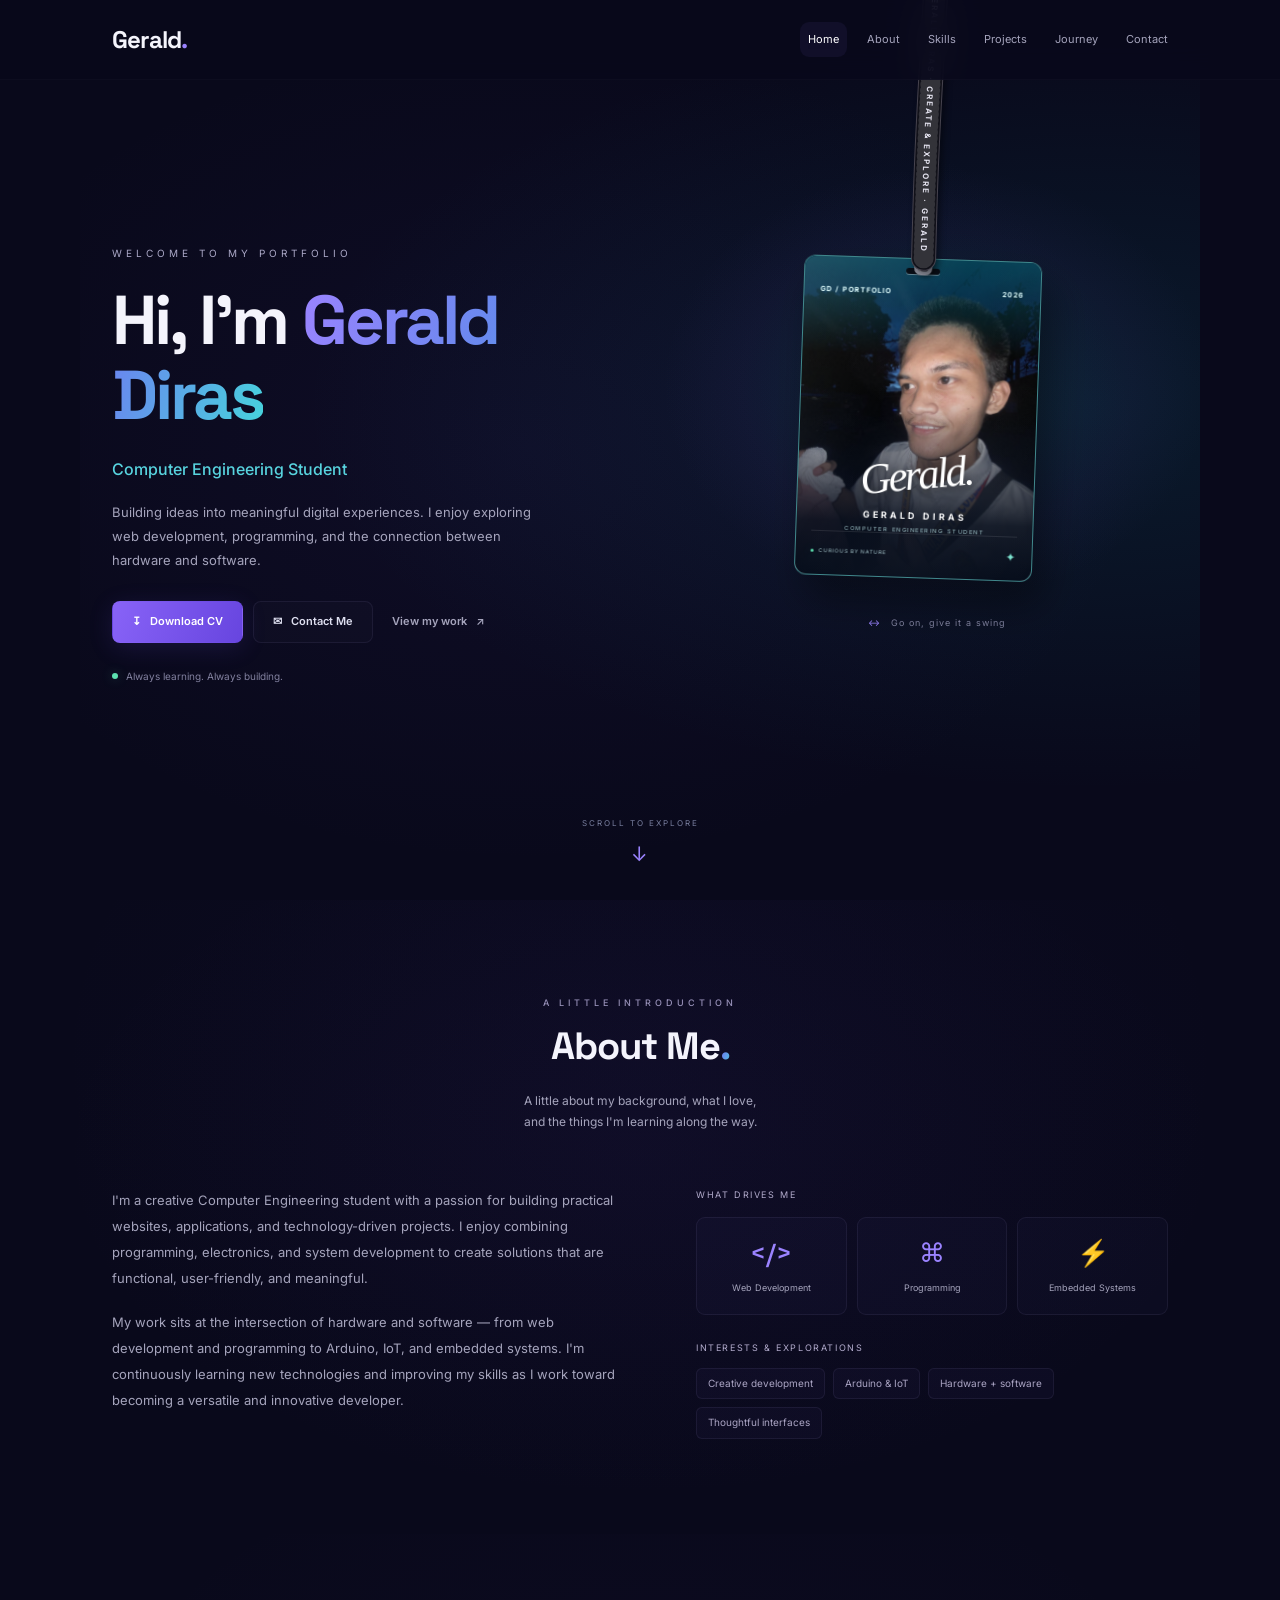
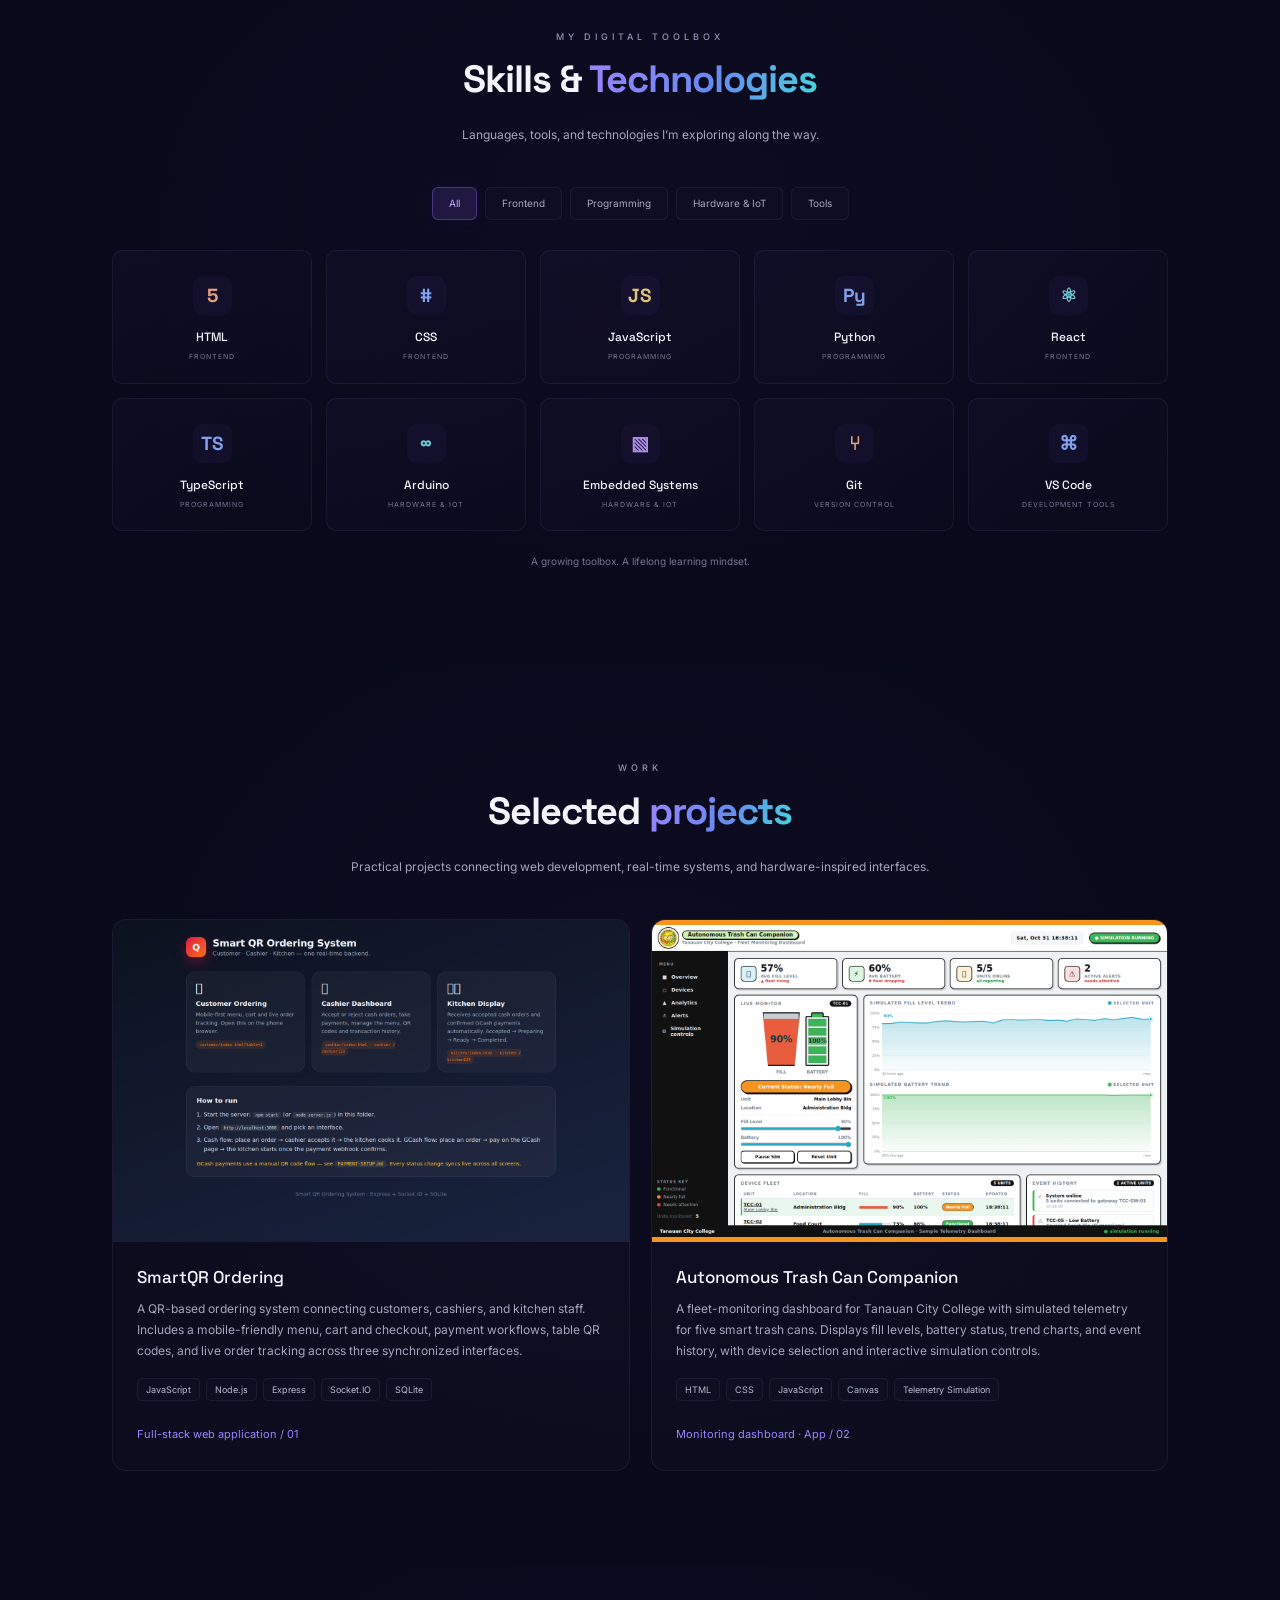
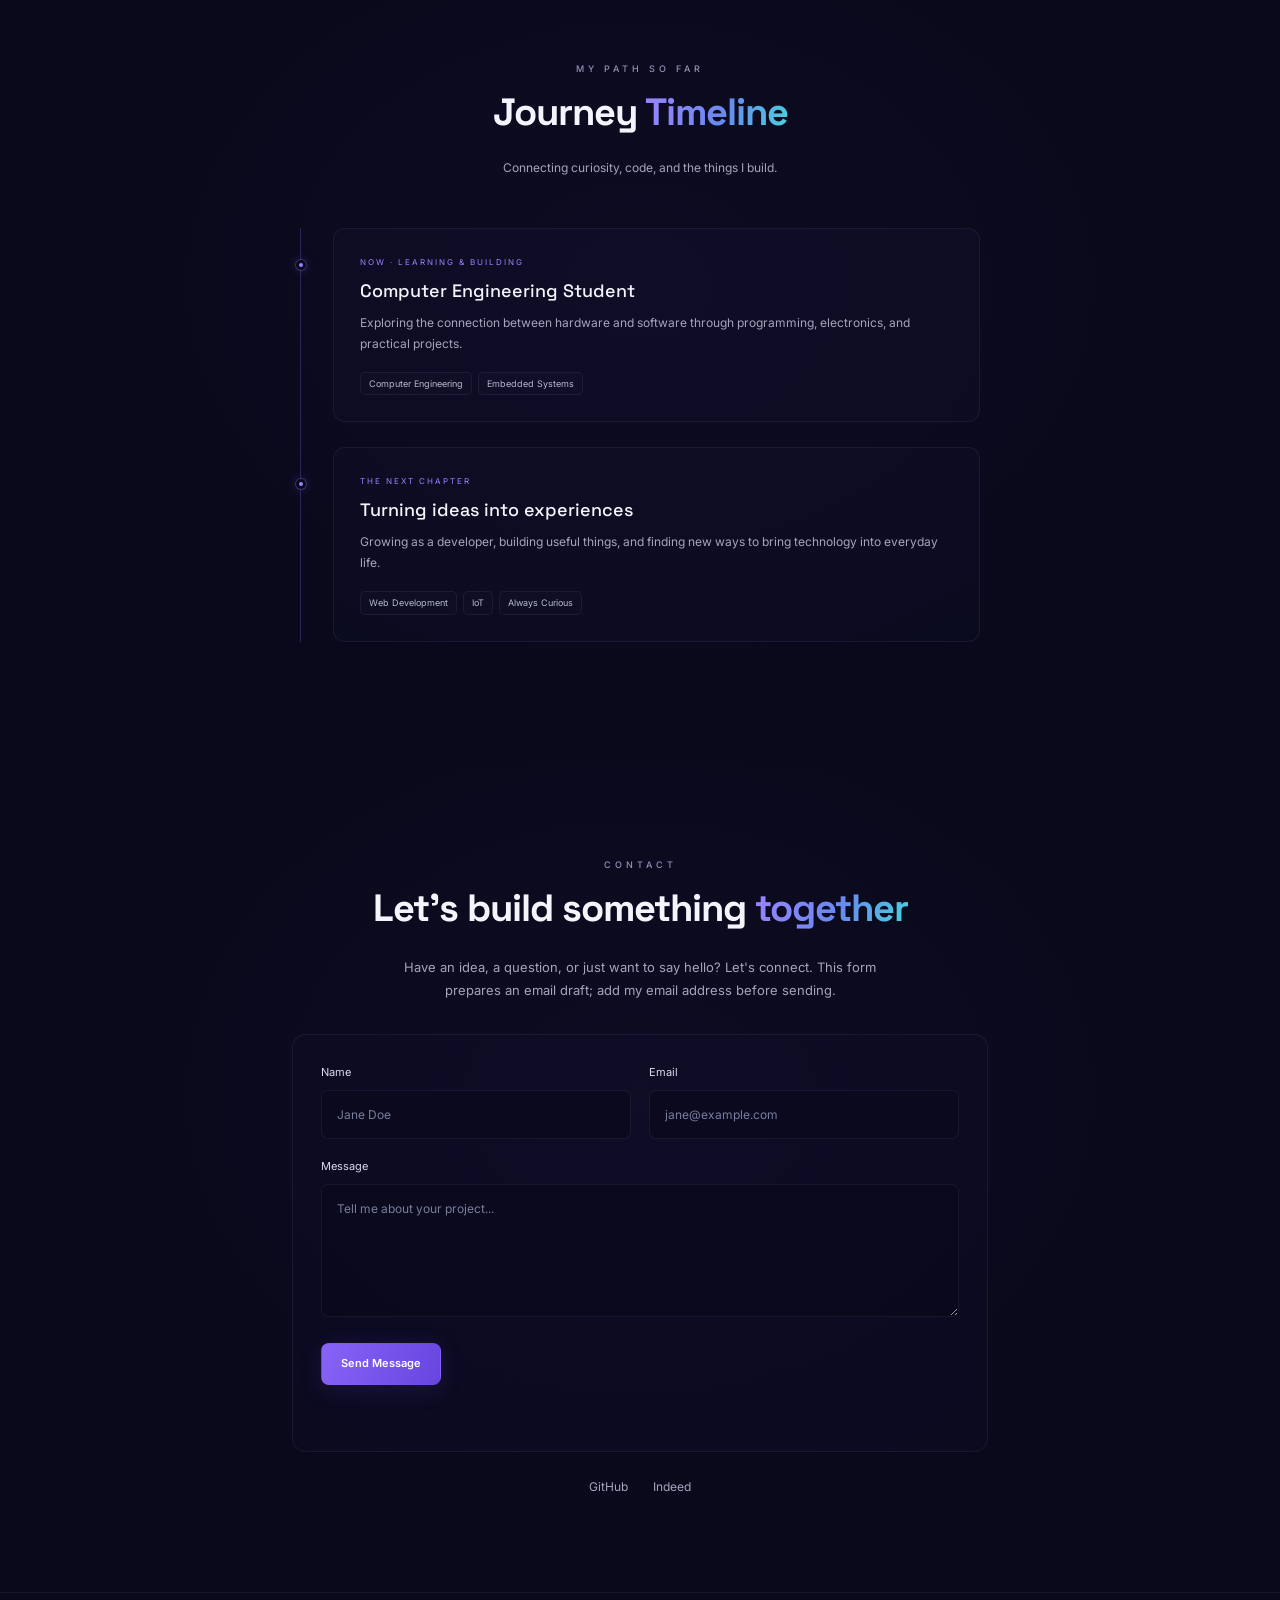
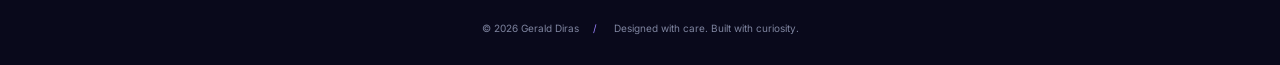
==== index.html @ 4e17e36d "Add personal portfolio website" ====
<!DOCTYPE html>
<html lang="en">
<head>
  <meta charset="UTF-8" />
  <meta name="viewport" content="width=device-width, initial-scale=1.0" />
  <meta name="description" content="Gerald Diras — Computer Engineering student exploring web development, programming, and embedded systems." />
  <meta name="theme-color" content="#09091b" />
  <title>Gerald Diras — Portfolio</title>
  <link rel="preconnect" href="https://fonts.googleapis.com" />
  <link rel="preconnect" href="https://fonts.gstatic.com" crossorigin />
  <link href="https://fonts.googleapis.com/css2?family=Space+Grotesk:wght@400;500;700&family=Inter:wght@400;500;600&display=swap" rel="stylesheet" />
  <link rel="stylesheet" href="css/style.css" />
  <link rel="stylesheet" href="css/reference.css" />
</head>
<body>

  <a class="skip-link" href="#home">Skip to content</a>

  <header class="nav">
    <a href="#home" class="nav-logo">Gerald<span>.</span></a>
    <nav id="nav-menu" class="nav-links" aria-label="Primary">
      <a href="#home" class="active" aria-current="location">Home</a>
      <a href="#about">About</a>
      <a href="#skills">Skills</a>
      <a href="#projects">Projects</a>
      <a href="#journey">Journey</a>
      <a href="#contact">Contact</a>
    </nav>
    <button id="nav-toggle" class="nav-toggle" aria-label="Toggle menu" aria-expanded="false" aria-controls="nav-menu">
      <span></span><span></span><span></span>
    </button>
  </header>

  <main>
    <section id="home" class="hero">
      <div class="hero-content">
        <p class="hero-eyebrow reveal">Welcome to my portfolio</p>
        <h1 class="hero-title reveal">Hi, I'm <span>Gerald<br /> Diras</span></h1>
        <p class="hero-role reveal">Computer Engineering Student</p>
        <p class="hero-tagline reveal">Building ideas into meaningful digital experiences. I enjoy exploring web development, programming, and the connection between hardware and software.</p>
        <div class="hero-cta reveal">
          <a href="cv.txt" download="Gerald-Diras-CV.txt" class="btn btn-primary"><span aria-hidden="true">↧</span> Download CV</a>
          <a href="#contact" class="btn btn-ghost"><span aria-hidden="true">✉</span> Contact Me</a>
          <a href="#projects" class="btn btn-text">View my work <span aria-hidden="true">↗</span></a>
        </div>
        <p class="hero-note reveal"><span class="status-dot"></span> Always learning. Always building.</p>
      </div>
      <div class="lanyard-stage" id="lanyard-stage">
        <div class="lanyard-glow" aria-hidden="true"></div>
        <svg class="lace" id="lace" aria-hidden="true">
          <defs><path id="lace-path" /></defs>
          <use href="#lace-path" class="lace-edge" />
          <use href="#lace-path" class="lace-body" />
          <use href="#lace-path" class="lace-stitch" />
          <text class="lace-lettering" dy="3"><textPath href="#lace-path" startOffset="20">GERALD DIRAS · CREATE &amp; EXPLORE · GERALD DIRAS ·</textPath></text>
        </svg>
        <div class="lanyard" id="lanyard">
          <div class="lanyard-clip" aria-hidden="true"></div>
          <button class="id-card" id="id-card" type="button" aria-label="Gerald Diras photo ID. Drag to swing, or use the arrow keys.">
            <span class="id-hole" aria-hidden="true"></span>
            <span class="id-topline"><span>GD / PORTFOLIO</span><span>2026</span></span>
            <img src="assets/gerald.jpg" alt="Gerald Diras" width="960" height="1280" fetchpriority="high" draggable="false" />
            <span class="id-overlay" aria-hidden="true"></span>
            <span class="id-caption"><span class="id-script">Gerald.</span><span class="id-name">GERALD DIRAS</span><span class="id-role">COMPUTER ENGINEERING STUDENT</span></span>
            <span class="id-bottom"><span><span class="status-dot"></span> CURIOUS BY NATURE</span><span>✦</span></span>
          </button>
        </div>
        <p class="lanyard-hint"><span aria-hidden="true">↔</span> Go on, give it a swing</p>
      </div>
      <a href="#about" class="hero-scroll" aria-label="Scroll to about">
        <span>SCROLL TO EXPLORE</span><span aria-hidden="true">↓</span>
      </a>
    </section>

    <section id="about" class="section">
      <div class="container">
        <p class="section-eyebrow reveal">A little introduction</p>
        <h2 class="section-title reveal">About Me<span>.</span></h2>
        <p class="section-intro reveal">A little about my background, what I love,<br />and the things I'm learning along the way.</p>
        <div class="about-grid">
          <div class="about-text reveal">
            <p>
              I'm a creative Computer Engineering student with a passion for building practical websites, applications, and technology-driven projects. I enjoy combining programming, electronics, and system development to create solutions that are functional, user-friendly, and meaningful.
            </p>
            <p>
              My work sits at the intersection of hardware and software — from web development and programming to Arduino, IoT, and embedded systems. I'm continuously learning new technologies and improving my skills as I work toward becoming a versatile and innovative developer.
            </p>
          </div>
          <div class="about-details reveal">
            <p class="detail-label">WHAT DRIVES ME</p>
            <div class="about-stats">
              <div class="stat"><span class="stat-num">&lt;/&gt;</span><span class="stat-label">Web Development</span></div>
              <div class="stat"><span class="stat-num">⌘</span><span class="stat-label">Programming</span></div>
              <div class="stat"><span class="stat-num">⚡</span><span class="stat-label">Embedded Systems</span></div>
            </div>
            <p class="detail-label interests-label">INTERESTS &amp; EXPLORATIONS</p>
            <div class="interest-tags"><span>Creative development</span><span>Arduino &amp; IoT</span><span>Hardware + software</span><span>Thoughtful interfaces</span></div>
          </div>
        </div>
      </div>
    </section>

    <section id="skills" class="section">
      <div class="container">
        <p class="section-eyebrow reveal">My digital toolbox</p>
        <h2 class="section-title reveal">Skills &amp; <span>Technologies</span></h2>
        <p class="section-intro reveal">Languages, tools, and technologies I’m exploring along the way.</p>
        <div class="skill-filters reveal" role="group" aria-label="Filter skills">
          <button class="skill-filter active" type="button" data-filter="all" aria-pressed="true">All</button>
          <button class="skill-filter" type="button" data-filter="frontend" aria-pressed="false">Frontend</button>
          <button class="skill-filter" type="button" data-filter="programming" aria-pressed="false">Programming</button>
          <button class="skill-filter" type="button" data-filter="hardware" aria-pressed="false">Hardware &amp; IoT</button>
          <button class="skill-filter" type="button" data-filter="tools" aria-pressed="false">Tools</button>
        </div>
        <div class="technology-grid reveal">
          <article class="technology" data-category="frontend"><span class="tech-icon orange" aria-hidden="true">5</span><h3>HTML</h3><p>FRONTEND</p></article>
          <article class="technology" data-category="frontend"><span class="tech-icon blue" aria-hidden="true">#</span><h3>CSS</h3><p>FRONTEND</p></article>
          <article class="technology" data-category="frontend programming"><span class="tech-icon yellow" aria-hidden="true">JS</span><h3>JavaScript</h3><p>PROGRAMMING</p></article>
          <article class="technology" data-category="programming"><span class="tech-icon blue" aria-hidden="true">Py</span><h3>Python</h3><p>PROGRAMMING</p></article>
          <article class="technology" data-category="frontend"><span class="tech-icon cyan" aria-hidden="true">⚛</span><h3>React</h3><p>FRONTEND</p></article>
          <article class="technology" data-category="programming"><span class="tech-icon blue" aria-hidden="true">TS</span><h3>TypeScript</h3><p>PROGRAMMING</p></article>
          <article class="technology" data-category="hardware"><span class="tech-icon cyan" aria-hidden="true">∞</span><h3>Arduino</h3><p>HARDWARE &amp; IOT</p></article>
          <article class="technology" data-category="hardware"><span class="tech-icon purple" aria-hidden="true">▧</span><h3>Embedded Systems</h3><p>HARDWARE &amp; IOT</p></article>
          <article class="technology" data-category="tools"><span class="tech-icon orange" aria-hidden="true">⑂</span><h3>Git</h3><p>VERSION CONTROL</p></article>
          <article class="technology" data-category="tools"><span class="tech-icon blue" aria-hidden="true">⌘</span><h3>VS Code</h3><p>DEVELOPMENT TOOLS</p></article>
        </div>
        <p class="skills-note" id="skills-status" role="status">A growing toolbox. A lifelong learning mindset.</p>
      </div>
    </section>

    <section id="projects" class="section">
      <div class="container">
        <p class="section-eyebrow reveal">Work</p>
        <h2 class="section-title reveal">Selected <span>projects</span></h2>
        <p class="section-intro reveal">Practical projects connecting web development, real-time systems, and hardware-inspired interfaces.</p>
        <div class="projects-grid">

          <article class="card reveal">
            <div class="card-media" style="--hue: 200">
              <img src="assets/smartqr-ordering.png" alt="SmartQR Ordering website showing customer ordering, cashier dashboard, and kitchen display interfaces" width="1440" height="900" loading="lazy" decoding="async" />
            </div>
            <div class="card-body">
              <h3>SmartQR Ordering</h3>
              <p>A QR-based ordering system connecting customers, cashiers, and kitchen staff. Includes a mobile-friendly menu, cart and checkout, payment workflows, table QR codes, and live order tracking across three synchronized interfaces.</p>
              <div class="card-tags"><span>JavaScript</span><span>Node.js</span><span>Express</span><span>Socket.IO</span><span>SQLite</span></div>
              <span class="card-link">Full-stack web application / 01</span>
            </div>
          </article>

          <article class="card reveal">
            <div class="card-media" style="--hue: 300">
              <img src="assets/trash-can-companion.png" alt="Autonomous Trash Can Companion dashboard showing fill levels, battery status, fleet monitoring, and trend charts" width="1440" height="900" loading="lazy" decoding="async" />
            </div>
            <div class="card-body">
              <h3>Autonomous Trash Can Companion</h3>
              <p>A fleet-monitoring dashboard for Tanauan City College with simulated telemetry for five smart trash cans. Displays fill levels, battery status, trend charts, and event history, with device selection and interactive simulation controls.</p>
              <div class="card-tags"><span>HTML</span><span>CSS</span><span>JavaScript</span><span>Canvas</span><span>Telemetry Simulation</span></div>
              <span class="card-link">Monitoring dashboard · App / 02</span>
            </div>
          </article>

        </div>
      </div>
    </section>

    <section id="journey" class="section">
      <div class="container">
        <p class="section-eyebrow reveal">My path so far</p>
        <h2 class="section-title reveal">Journey <span>Timeline</span></h2>
        <p class="section-intro reveal">Connecting curiosity, code, and the things I build.</p>
        <div class="timeline">
          <article class="timeline-item reveal"><span class="timeline-dot" aria-hidden="true"></span><p class="timeline-date">NOW · LEARNING &amp; BUILDING</p><h3>Computer Engineering Student</h3><p>Exploring the connection between hardware and software through programming, electronics, and practical projects.</p><div class="card-tags"><span>Computer Engineering</span><span>Embedded Systems</span></div></article>
          <article class="timeline-item reveal"><span class="timeline-dot" aria-hidden="true"></span><p class="timeline-date">THE NEXT CHAPTER</p><h3>Turning ideas into experiences</h3><p>Growing as a developer, building useful things, and finding new ways to bring technology into everyday life.</p><div class="card-tags"><span>Web Development</span><span>IoT</span><span>Always Curious</span></div></article>
        </div>
      </div>
    </section>

    <section id="contact" class="section">
      <div class="container container-narrow">
        <p class="section-eyebrow reveal">Contact</p>
        <h2 class="section-title reveal">Let's build something <span>together</span></h2>
        <p class="contact-intro reveal">
          Have an idea, a question, or just want to say hello? Let's connect.
          This form prepares an email draft; add my email address before sending.
        </p>
        <form class="contact-form reveal" id="contact-form">
          <div class="form-row">
            <div class="form-field">
              <label for="name">Name</label>
              <input type="text" id="name" name="name" required placeholder="Jane Doe" />
            </div>
            <div class="form-field">
              <label for="email">Email</label>
              <input type="email" id="email" name="email" required placeholder="jane@example.com" />
            </div>
          </div>
          <div class="form-field">
            <label for="message">Message</label>
            <textarea id="message" name="message" rows="5" required placeholder="Tell me about your project..."></textarea>
          </div>
          <button type="submit" class="btn btn-primary">Send Message</button>
          <p class="form-status" id="form-status" role="status"></p>
        </form>
        <div class="socials reveal">
          <a href="https://github.com/gdiras09-wq" target="_blank" rel="noopener">GitHub</a>
          <a href="https://profile.indeed.com/?hl=en_US&amp;co=US&amp;from=gnav-jobsearch--indeedmobile" target="_blank" rel="noopener">Indeed</a>
        </div>
      </div>
    </section>
  </main>

  <footer class="footer">
    <div class="container">
      <p>© <span id="year"></span> Gerald Diras<span class="footer-divider">/</span> Designed with care. Built with curiosity.</p>
    </div>
  </footer>

  <script src="js/main.js"></script>
  <script src="js/lanyard.js"></script>
</body>
</html>
---- css/style.css ----
:root {
  --bg: #0b0d24;
  --bg-soft: #11142e;
  --surface: rgba(255, 255, 255, .035);
  --border: rgba(169, 174, 230, .12);
  --text: #f4f4fc;
  --text-muted: #aaaec7;
  --accent: #9080ff;
  --accent-2: #44cfea;
  --gradient: linear-gradient(110deg, #9685ff, #638fff 48%, #37d2e8);
  --font-display: 'Space Grotesk', sans-serif;
  --font-body: 'Inter', sans-serif;
  --radius: 18px;
  --nav-h: 80px;
  --max-w: 1120px;
}
* { margin: 0; padding: 0; box-sizing: border-box; }
html { scroll-behavior: smooth; scroll-padding-top: 100px; }
body { background: var(--bg); color: var(--text); font-family: var(--font-body); line-height: 1.75; }
body::before { content: ''; position: absolute; inset: 0 0 auto; height: 950px; pointer-events: none; z-index: -1; background: radial-gradient(ellipse at 10% 40%, #472ca21a, transparent 50%), radial-gradient(ellipse at 85% 25%, #17486d20, transparent 45%); }
a { color: inherit; text-decoration: none; }
button, input, textarea { font: inherit; }
button, a { -webkit-tap-highlight-color: transparent; }
:focus-visible { outline: 2px solid var(--accent-2); outline-offset: 5px; }
::selection { background: #7456d9; color: white; }
.skip-link { position: fixed; top: -100px; left: 16px; z-index: 200; padding: 10px 20px; background: var(--bg-soft); }
.skip-link:focus { top: 10px; }
.nav { position: fixed; inset: 0 0 auto; z-index: 100; height: var(--nav-h); display: flex; align-items: center; justify-content: space-between; padding: 0 max(24px, calc((100% - 1056px) / 2)); background: #0b0d24e8; backdrop-filter: blur(18px); border-bottom: 1px solid #ffffff05; }
.nav-logo { font: 700 25px var(--font-display); letter-spacing: -1px; }
.nav-logo span { color: var(--accent); }
.nav-links { display: flex; gap: 30px; }
.nav-links a { font-size: 12px; color: var(--text-muted); position: relative; transition: color .2s; }
.nav-links a:hover, .nav-links a.active { color: #fff; }
.nav-links a.active::after { content: ''; position: absolute; bottom: -9px; width: 4px; height: 4px; border-radius: 50%; background: var(--accent); left: calc(50% - 2px); }
.nav-toggle { display: none; background: none; border: 0; padding: 10px; cursor: pointer; }
.nav-toggle span { display: block; width: 22px; height: 2px; background: var(--text); margin: 5px 0; transition: transform .2s, opacity .2s; }
.nav-toggle.open span:first-child { transform: translateY(7px) rotate(45deg); }
.nav-toggle.open span:nth-child(2) { opacity: 0; }
.nav-toggle.open span:last-child { transform: translateY(-7px) rotate(-45deg); }
.hero { max-width: var(--max-w); margin: auto; min-height: 760px; min-height: min(850px, 100svh); padding: 155px 32px 125px; display: grid; grid-template-columns: 1.4fr 1fr; gap: 70px; align-items: center; position: relative; }
.hero-eyebrow { font-size: 11px; letter-spacing: 1.4px; color: var(--text-muted); margin-bottom: 21px; display: flex; align-items: center; gap: 9px; text-transform: uppercase; }
.status-dot { display: inline-block; width: 6px; height: 6px; background: #5ce1b0; box-shadow: 0 0 12px #5ce1b04d; border-radius: 50%; flex-shrink: 0; }
.hero-title { font-family: var(--font-display); font-size: clamp(42px, 5.4vw, 68px); line-height: 1.08; letter-spacing: -2.7px; }
.hero-title span, .section-title span { background: var(--gradient); background-clip: text; -webkit-background-clip: text; color: transparent; }
.hero-role { color: var(--accent-2); font-size: 16px; font-weight: 600; margin-top: 19px; }
.hero-tagline { font-size: 13px; line-height: 1.85; color: var(--text-muted); max-width: 450px; margin-top: 13px; }
.hero-cta { display: flex; flex-wrap: wrap; gap: 10px; max-width: 490px; margin-top: 27px; }
.btn { display: inline-flex; align-items: center; justify-content: center; gap: 9px; border: 1px solid transparent; border-radius: 999px; padding: 11px 19px; font-size: 11px; font-weight: 600; line-height: 1.6; cursor: pointer; transition: transform .2s, background .2s, box-shadow .2s; }
.btn:hover { transform: translateY(-3px); }
.btn-primary { background: linear-gradient(110deg, #7960f5, #6246dc); color: #fff; box-shadow: 0 5px 24px #7050ef25; }
.btn-primary:hover { box-shadow: 0 8px 30px #7050ef55; }
.btn-ghost { background: #ffffff04; border-color: var(--border); color: #dedff0; }
.btn-ghost:hover { background: #ffffff0c; border-color: #9685ff66; }
.linkedin-icon { font-weight: 700; border: 1px solid currentColor; border-radius: 2px; padding: 0 2px; font-size: 9px; line-height: 12px; }
.character-wrap { width: 100%; max-width: 430px; height: 430px; justify-self: center; position: relative; }
.character-wrap::before { content: ''; position: absolute; inset: 15%; background: radial-gradient(ellipse, #6952de35, #2cc9de15 45%, transparent 70%); filter: blur(35px); pointer-events: none; }
#character-canvas { display: block; width: 100%; height: 100%; position: relative; touch-action: pan-y; }
#character-canvas[hidden] { display: none; }
.character-hint { position: absolute; bottom: 2px; left: 0; right: 0; text-align: center; font-size: 8px; letter-spacing: 2px; color: #8a90b2; pointer-events: none; }
.character-fallback { position: absolute; inset: 0; text-align: center; padding-top: 90px; color: var(--text-muted); font-size: 12px; }
.character-fallback > span { display: block; font-size: 110px; }
.hero-scroll { position: absolute; bottom: 35px; left: 50%; transform: translateX(-50%); display: flex; align-items: center; flex-direction: column; gap: 7px; color: #787e9e; font-size: 8px; letter-spacing: 2px; }
.hero-scroll span:last-child { color: var(--accent); font-size: 20px; }
.section { padding: 95px 0; }
.container { max-width: var(--max-w); margin: auto; padding: 0 32px; }
.container-narrow { max-width: 760px; }
.section-eyebrow { text-align: center; color: #9597b5; font-size: 9px; font-weight: 500; text-transform: uppercase; letter-spacing: 4px; margin-bottom: 12px; }
.section-title { text-align: center; font: 700 clamp(28px, 4vw, 38px)/1.25 var(--font-display); letter-spacing: -1px; margin-bottom: 42px; }
.section-intro { text-align: center; font-size: 13px; color: var(--text-muted); margin: -22px auto 42px; }
#about { background: radial-gradient(ellipse at 50% 25%, #45369d0e, transparent 65%); }
.about-grid { max-width: 780px; margin: auto; }
.about-text { text-align: center; }
.about-text p { color: var(--text-muted); font-size: 14px; margin-bottom: 18px; line-height: 1.95; }
.about-stats { display: grid; grid-template-columns: repeat(3, 1fr); gap: 16px; margin-top: 34px; }
.stat { padding: 22px 12px; text-align: center; background: var(--surface); border: 1px solid var(--border); border-radius: 12px; }
.stat-num { display: block; color: var(--accent); font: 500 26px var(--font-display); }
.stat-label { display: block; font-size: 10px; color: var(--text-muted); margin-top: 10px; }
.projects-grid { display: grid; grid-template-columns: repeat(2, minmax(0, 1fr)); gap: 21px; }
.card { background: var(--surface); border: 1px solid var(--border); border-radius: var(--radius); overflow: hidden; transition: transform .25s, border-color .25s, box-shadow .25s; }
.card:hover { border-color: #9080ff66; box-shadow: 0 18px 40px #0003; }
.card-media { aspect-ratio: 16 / 10; display: grid; place-items: center; background: radial-gradient(ellipse at 30% 20%, hsla(var(--hue), 60%, 50%, .16), transparent 70%), #12152e; position: relative; overflow: hidden; }
.card-media::before { content: ''; position: absolute; width: 100px; height: 100px; border: 1px solid hsla(var(--hue), 70%, 70%, .17); border-radius: 24px; transform: rotate(-25deg); box-shadow: 0 0 0 24px hsla(var(--hue), 60%, 60%, .025); }
.card-media img { display: block; width: 100%; height: 100%; object-fit: cover; position: relative; z-index: 1; }
.card-body { padding: 24px; }
.card-body h3 { font: 500 17px var(--font-display); margin-bottom: 10px; }
.card-body p { color: var(--text-muted); font-size: 12px; margin-bottom: 17px; }
.card-tags { display: flex; flex-wrap: wrap; gap: 6px; margin-bottom: 17px; }
.card-tags span { font-size: 9px; border: 1px solid var(--border); background: #ffffff03; color: #b5b9d0; border-radius: 5px; padding: 3px 8px; }
.card-link { color: var(--accent); font-size: 11px; }
.skills-grid { display: grid; grid-template-columns: repeat(3, 1fr); gap: 21px; }
.skills-group { border: 1px solid var(--border); background: var(--surface); padding: 27px; border-radius: var(--radius); }
.skills-group h3 { font: 500 16px var(--font-display); padding-bottom: 16px; border-bottom: 1px solid var(--border); margin-bottom: 16px; }
.skills-group ul { list-style: none; }
.skills-group li { font-size: 12px; color: var(--text-muted); padding: 6px 0; }
.skills-group li::before { content: '▹'; color: var(--accent); margin-right: 10px; }
.contact-intro { text-align: center; color: var(--text-muted); font-size: 13px; margin: -18px auto 32px; max-width: 520px; }
.contact-form { display: flex; flex-direction: column; gap: 18px; }
.form-row { display: grid; grid-template-columns: 1fr 1fr; gap: 18px; }
.form-field label { display: block; font-size: 11px; margin-bottom: 8px; color: #d8daec; }
.form-field input, .form-field textarea { width: 100%; min-width: 0; border: 1px solid var(--border); border-radius: 10px; background: var(--surface); color: var(--text); padding: 13px 15px; font-size: 12px; resize: vertical; }
.form-field input::placeholder, .form-field textarea::placeholder { color: #777e9e; }
.contact-form .btn { align-self: flex-start; }
.form-status { font-size: 12px; min-height: 20px; color: var(--accent-2); }
.socials { display: flex; justify-content: center; gap: 25px; margin-top: 24px; font-size: 12px; color: var(--text-muted); }
.socials a:hover { color: var(--accent); }
.footer { border-top: 1px solid var(--border); padding: 27px 0; text-align: center; font-size: 10px; color: #7e849f; }
.footer-divider { margin: 0 14px; color: var(--accent); }
.reveal { opacity: 1; transform: none; }
.js .reveal { opacity: 0; transform: translateY(18px); transition: opacity .65s ease, transform .65s ease; }
.js .reveal.visible { opacity: 1; transform: none; }
@media (max-width: 900px) {
  .hero { gap: 35px; }
  .character-wrap { height: 350px; }
  .projects-grid { grid-template-columns: repeat(2, 1fr); }
  .skills-group { padding: 20px; }
}
@media (max-width: 640px) {
  :root { --nav-h: 66px; }
  .nav { padding: 0 23px; }
  .nav-toggle { display: block; z-index: 1; }
  .nav-links { position: fixed; top: var(--nav-h); left: 0; right: 0; padding: 25px; background: #10122d; border-bottom: 1px solid var(--border); flex-direction: column; align-items: center; gap: 24px; visibility: hidden; opacity: 0; transform: translateY(-8px); transition: opacity .2s, transform .2s, visibility .2s; }
  .nav-links.open { visibility: visible; opacity: 1; transform: none; }
  .nav-links a { font-size: 14px; }
  .hero { grid-template-columns: 1fr; min-height: auto; padding: 115px 24px 100px; gap: 48px; text-align: center; }
  .hero-eyebrow { justify-content: center; font-size: 9px; }
  .hero-title { font-size: clamp(40px, 11vw, 60px); letter-spacing: -2px; }
  .hero-title br { display: none; }
  .hero-role { font-size: 15px; }
  .hero-tagline { margin: 14px auto 0; font-size: 12px; max-width: 360px; }
  .hero-cta { justify-content: center; max-width: 330px; margin: 26px auto 0; gap: 10px; }
  .btn { padding: 11px 17px; }
  .character-wrap { width: 100%; max-width: 330px; height: 310px; }
  .hero-scroll { bottom: 20px; }
  .section { padding: 65px 0; }
  .container { padding: 0 24px; }
  .section-eyebrow { font-size: 8px; letter-spacing: 3px; }
  .section-title { margin-bottom: 35px; }
  .section-intro { font-size: 12px; }
  .about-text p { font-size: 12px; }
  .about-stats { gap: 8px; }
  .stat { padding: 19px 6px; }
  .stat-label { font-size: 9px; }
  .projects-grid, .skills-grid, .form-row { grid-template-columns: 1fr; }
  .card-media { aspect-ratio: 16 / 9; }
  .footer p { max-width: 240px; margin: auto; }
  .footer-divider { display: block; font-size: 0; height: 4px; }
}
@media (prefers-reduced-motion: reduce) {
  html { scroll-behavior: auto; }
  *, *::before, *::after { transition: none !important; animation: none !important; }
  .js .reveal { opacity: 1; transform: none; }
}
---- css/reference.css ----
/* Video-inspired theme and interactive lanyard. */
:root {
  --bg: #09091b;
  --bg-soft: #111027;
  --surface: #ffffff04;
  --border: #a9a4df16;
  --text-muted: #a5a4bc;
  --accent: #9b83ff;
  --accent-2: #58d4df;
  --gradient: linear-gradient(110deg, #9b83ff, #6889ee 55%, #46d5dc);
  --radius: 14px;
}
[hidden] { display: none !important; }
body::before { display: none; }
.nav { background: #09091bdb; }
.nav-logo { font-size: 24px; }
.nav-links { gap: 28px; }
.nav-links a { font-size: 11px; }
.nav-links a.active { background: #9271ff10; box-shadow: 0 0 0 8px #9271ff10; border-radius: 3px; }
.nav-links a.active::after { display: none; }
.hero { min-height: max(740px, 100svh); grid-template-columns: 1.2fr 1fr; gap: 40px; isolation: isolate; overflow: clip; }
.hero::before { content: ''; position: absolute; z-index: -1; inset: 0; background: radial-gradient(ellipse at 40% 50%, #49349618, transparent 65%), radial-gradient(ellipse at 90% 45%, #0f73852a, transparent 55%); pointer-events: none; }
.hero-content { position: relative; z-index: 2; }
.js .hero-content .reveal { opacity: 1; transform: none; }
.hero-eyebrow { font-size: 10px; letter-spacing: 4px; color: #aaa7c6; }
.hero-title { font-size: clamp(46px, 5.4vw, 72px); letter-spacing: -3px; }
.hero-role { font-weight: 500; margin-top: 22px; }
.hero-tagline { max-width: 435px; margin-top: 17px; }
.hero-cta { margin-top: 29px; }
.btn { border-radius: 8px; }
.btn-primary { background: linear-gradient(110deg, #8863f7, #6745df); }
.btn-text { color: var(--text-muted); padding-inline: 8px; }
.hero-note { display: flex; align-items: center; gap: 8px; font-size: 10px; color: #82819f; margin-top: 25px; }
.hero-scroll { bottom: 28px; }
/* A simulated SVG ribbon connects the anchor to the independently moving badge. */
.lanyard-stage { width: 100%; height: 550px; position: relative; align-self: start; margin-top: -155px; perspective: 1000px; }
.lanyard-glow { position: absolute; inset: 30% -10% -10%; background: radial-gradient(ellipse, #168e9523, #5742a510 50%, transparent 70%); pointer-events: none; }
.lace { position: absolute; inset: 0; z-index: 3; width: 100%; height: 100%; overflow: visible; pointer-events: none; filter: drop-shadow(3px 3px 3px #0006); }
.lace use { fill: none; stroke-linecap: round; stroke-linejoin: round; }
.lace-edge { stroke: #46434e; stroke-width: 25px; }
.lace-body { stroke: #111119; stroke-width: 23px; }
.lace-stitch { stroke: #ffffff24; stroke-width: 20px; stroke-dasharray: 1 5; }
.lace-lettering { fill: #e2e1ed; font-size: 8px; font-weight: 700; letter-spacing: 2px; }
.lanyard { position: absolute; top: 0; left: 0; width: 238px; transform-origin: 50% 0; will-change: transform; }
.lanyard-clip { position: absolute; top: -12px; left: calc(50% - 9px); width: 18px; height: 29px; border: 4px solid #8c8f9b; border-radius: 5px 5px 7px 7px; background: #0b0c13; z-index: 2; box-shadow: inset 2px 0 #eee9, 2px 2px 4px #0005; }
.id-card { display: block; width: 238px; height: 320px; border: 1px solid #9ee6df55; border-radius: 12px; position: relative; background: #105963; padding: 0; overflow: hidden; box-shadow: 12px 24px 40px #0006, inset 0 0 0 3px #ffffff20; cursor: grab; touch-action: none; user-select: none; transform: rotateY(var(--twist, 0deg)); color: white; }
.id-card.dragging { cursor: grabbing; }
.id-card::after { content: ''; position: absolute; inset: 0; border-radius: inherit; background: linear-gradient(120deg, #ffffff19, transparent 40%, #ffffff06 70%, transparent); pointer-events: none; }
.id-hole { position: absolute; z-index: 4; top: 9px; left: calc(50% - 17px); width: 34px; height: 6px; border-radius: 5px; background: #080d15; box-shadow: 0 1px 0 #ffffff55; }
.id-topline { position: absolute; z-index: 3; top: 27px; left: 16px; right: 16px; display: flex; justify-content: space-between; font-size: 7px; font-weight: 700; letter-spacing: 1px; color: #e1ffff; }
.id-card img { position: absolute; inset: 0; width: 100%; height: 100%; object-fit: cover; object-position: 50% 38%; filter: saturate(.65); pointer-events: none; }
.id-overlay { position: absolute; inset: 0; background: linear-gradient(180deg, #064c5dcc, transparent 30%, #07142215 45%, #060d1bee 83%, #060d1b); }
.id-caption { position: absolute; bottom: 42px; left: 0; right: 0; display: flex; flex-direction: column; align-items: center; line-height: 1.4; }
.id-script { font-family: Georgia, serif; font-size: 43px; font-style: italic; letter-spacing: -3px; transform: rotate(-7deg); text-shadow: 0 2px 8px #0008; }
.id-name { font-size: 9px; font-weight: 700; letter-spacing: 3px; margin-top: 5px; }
.id-role { font-size: 5.5px; letter-spacing: 1.5px; margin-top: 5px; color: #a6cbd0; }
.id-bottom { position: absolute; bottom: 13px; left: 15px; right: 15px; display: flex; justify-content: space-between; align-items: center; color: #afd0d6; font-size: 5px; letter-spacing: 1px; border-top: 1px solid #ffffff18; padding-top: 9px; }
.id-bottom > span:first-child { display: flex; align-items: center; gap: 5px; }
.id-bottom .status-dot { width: 3px; height: 3px; }
.id-bottom > span:last-child { font-size: 12px; color: #7de5d1; }
.lanyard-hint { position: absolute; top: 615px; left: 0; right: 0; text-align: center; font-size: 9px; letter-spacing: 1px; color: #797b96; }
.lanyard-hint span { color: var(--accent); margin-right: 6px; }
.section { position: relative; }
.section::before { content: ''; position: absolute; z-index: -1; inset: 0; background: radial-gradient(ellipse at 50% 40%, #5b37a00d, transparent 65%); pointer-events: none; }
.section-eyebrow { color: #9790b8; }
.section-intro { font-size: 12px; }
.about-grid { max-width: none; display: grid; grid-template-columns: 1.1fr 1fr; gap: 65px; margin: 55px auto 0; }
.about-text { text-align: left; }
.about-text p { font-size: 13px; line-height: 2; }
.detail-label { font-size: 9px; letter-spacing: 1.6px; color: #b3accd; }
.about-stats { gap: 10px; margin-top: 14px; }
.stat { padding: 18px 6px; background: #9380e307; border-radius: 9px; }
.stat-label { font-size: 9px; }
.interests-label { margin-top: 25px; }
.interest-tags { display: flex; flex-wrap: wrap; gap: 8px; margin-top: 12px; }
.interest-tags span { padding: 6px 11px; font-size: 10px; background: #8c73ec09; border: 1px solid var(--border); border-radius: 6px; color: #aaa4c3; }
.skill-filters { display: flex; flex-wrap: wrap; justify-content: center; gap: 8px; margin-bottom: 30px; }
.skill-filter { border: 1px solid var(--border); background: #ffffff03; border-radius: 6px; padding: 7px 16px; font-size: 10px; color: var(--text-muted); cursor: pointer; transition: background .2s, color .2s; }
.skill-filter:hover { color: white; background: #9475f418; }
.skill-filter.active { background: #8b66f326; color: #c1acff; border-color: #9a75ff55; box-shadow: 0 0 16px #7d53e410; }
.technology-grid { display: grid; grid-template-columns: repeat(5, 1fr); gap: 14px; }
.technology { text-align: center; border: 1px solid var(--border); background: linear-gradient(140deg, #9f88ed08, #ffffff02); border-radius: 10px; padding: 25px 8px 19px; transition: border-color .2s, transform .2s; }
.technology:hover { border-color: #9a75ff55; transform: translateY(-4px); }
.tech-icon { width: 39px; height: 39px; display: inline-grid; place-items: center; background: #8b6bee0c; border-radius: 10px; font: 700 19px var(--font-display); margin-bottom: 14px; }
.orange { color: #e6a180; }.blue { color: #81a1ed; }.yellow { color: #dfc477; }.cyan { color: #70c7ce; }.purple { color: #ac8de8; }
.technology h3 { font: 500 12px var(--font-display); }
.technology p { font-size: 7px; letter-spacing: 1px; color: #78738f; margin-top: 6px; }
.skills-note { text-align: center; color: #78738f; font-size: 10px; margin-top: 22px; }
.card-media { background: radial-gradient(ellipse at 30% 20%, hsla(var(--hue), 60%, 50%, .14), transparent 70%), #111024; }
.timeline { max-width: 680px; margin: 50px auto 0; border-left: 1px solid #8b69ee45; padding-left: 32px; }
.timeline-item { padding: 26px; border: 1px solid var(--border); border-radius: 12px; background: #9174dc06; position: relative; margin-bottom: 25px; }
.timeline-dot { position: absolute; top: 31px; left: -38px; width: 10px; height: 10px; background: var(--accent); border: 3px solid var(--bg); border-radius: 50%; box-shadow: 0 0 0 1px #8b69ee55, 0 0 12px #8b69ee55; }
.timeline-date { font-size: 8px; letter-spacing: 2px; color: var(--accent); margin-bottom: 10px; }
.timeline-item h3 { font: 500 18px var(--font-display); margin-bottom: 10px; }
.timeline-item > p:not(.timeline-date) { font-size: 12px; color: var(--text-muted); }
.timeline-item .card-tags { margin: 18px 0 0; }
.contact-form { padding: 28px; background: #9274db05; border: 1px solid var(--border); border-radius: 14px; }
.form-field input, .form-field textarea { border-radius: 7px; background: #08081770; }
@media (max-width: 900px) {
  .hero { gap: 20px; grid-template-columns: 1.1fr 1fr; }
  .hero-title { font-size: 55px; }
  .hero-cta { max-width: 320px; }
  .about-grid { gap: 30px; }
  .technology-grid { grid-template-columns: repeat(4, 1fr); }
  .nav-links { gap: 19px; }
}
@media (max-width: 640px) {
  .nav-logo { font-size: 22px; }
  .nav-links { gap: 24px; background: #101024; }
  .nav-links a { font-size: 14px; }
  .hero { grid-template-columns: minmax(0, 1fr); min-height: auto; padding: 0 24px 105px; gap: 0; overflow: clip; }
  .lanyard-stage { grid-row: 1; height: 610px; margin-top: 0; }
  .lanyard { width: 210px; }
  .id-card { width: 210px; height: 285px; }
  .lanyard-hint { top: 555px; }
  .hero-content { grid-row: 2; padding-top: 5px; }
  .hero-eyebrow { font-size: 8px; letter-spacing: 3px; }
  .hero-title { font-size: clamp(39px, 11vw, 58px); letter-spacing: -2px; }
  .hero-role { font-size: 14px; margin-top: 18px; }
  .hero-tagline { margin: 15px auto 0; font-size: 12px; max-width: 360px; }
  .hero-cta { max-width: 350px; margin: 25px auto 0; gap: 8px; }
  .btn { padding: 11px 15px; font-size: 10px; }
  .hero-note { justify-content: center; font-size: 9px; }
  .hero-scroll { bottom: 17px; font-size: 7px; }
  .about-grid { grid-template-columns: 1fr; gap: 22px; margin-top: 35px; }
  .about-text p { font-size: 12px; }
  .about-stats { gap: 8px; }
  .stat-label { font-size: 8px; }
  .skill-filters { gap: 6px; }
  .skill-filter { padding: 8px 12px; font-size: 9px; }
  .technology-grid { grid-template-columns: repeat(2, minmax(0, 1fr)); gap: 11px; }
  .technology { padding-block: 23px; }
  .timeline { padding-left: 23px; }
  .timeline-item { padding: 21px; }
  .timeline-dot { left: -29px; }
  .timeline-item h3 { font-size: 16px; }
  .contact-form { padding: 20px; }
}
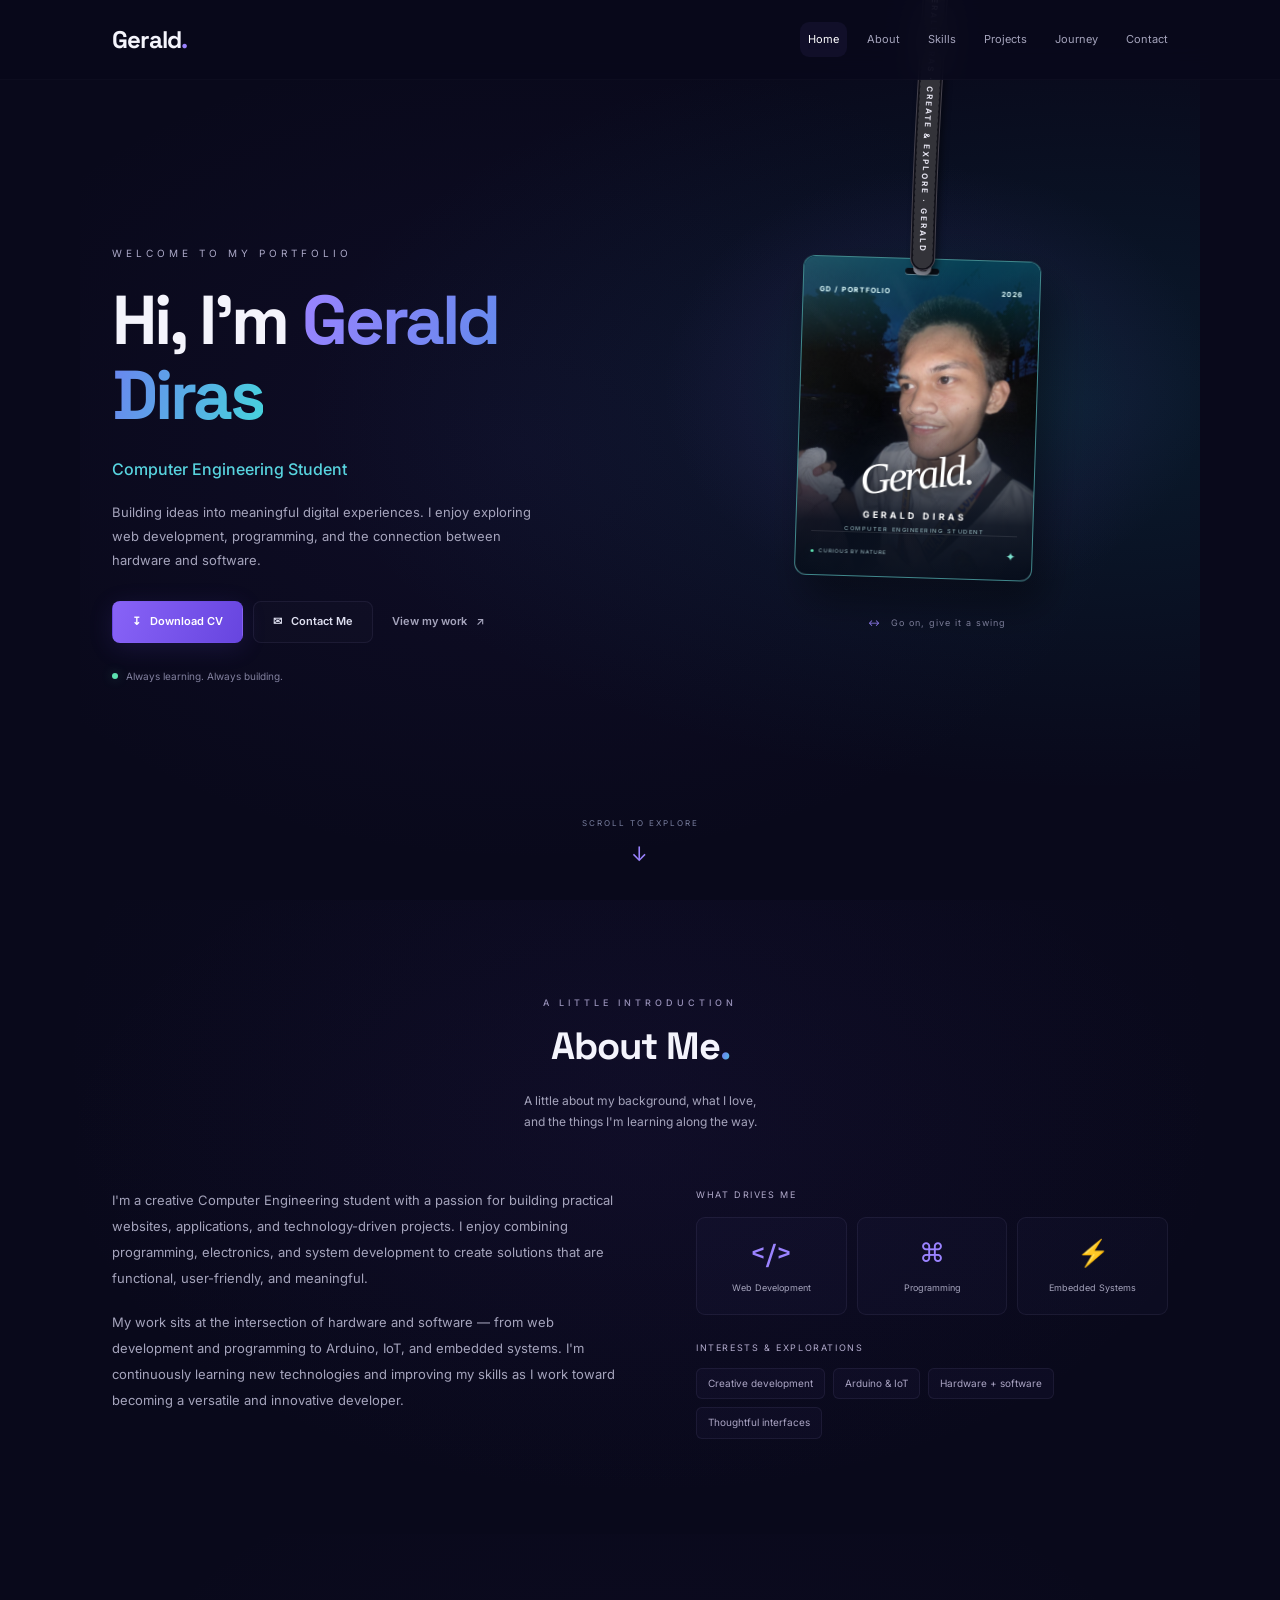
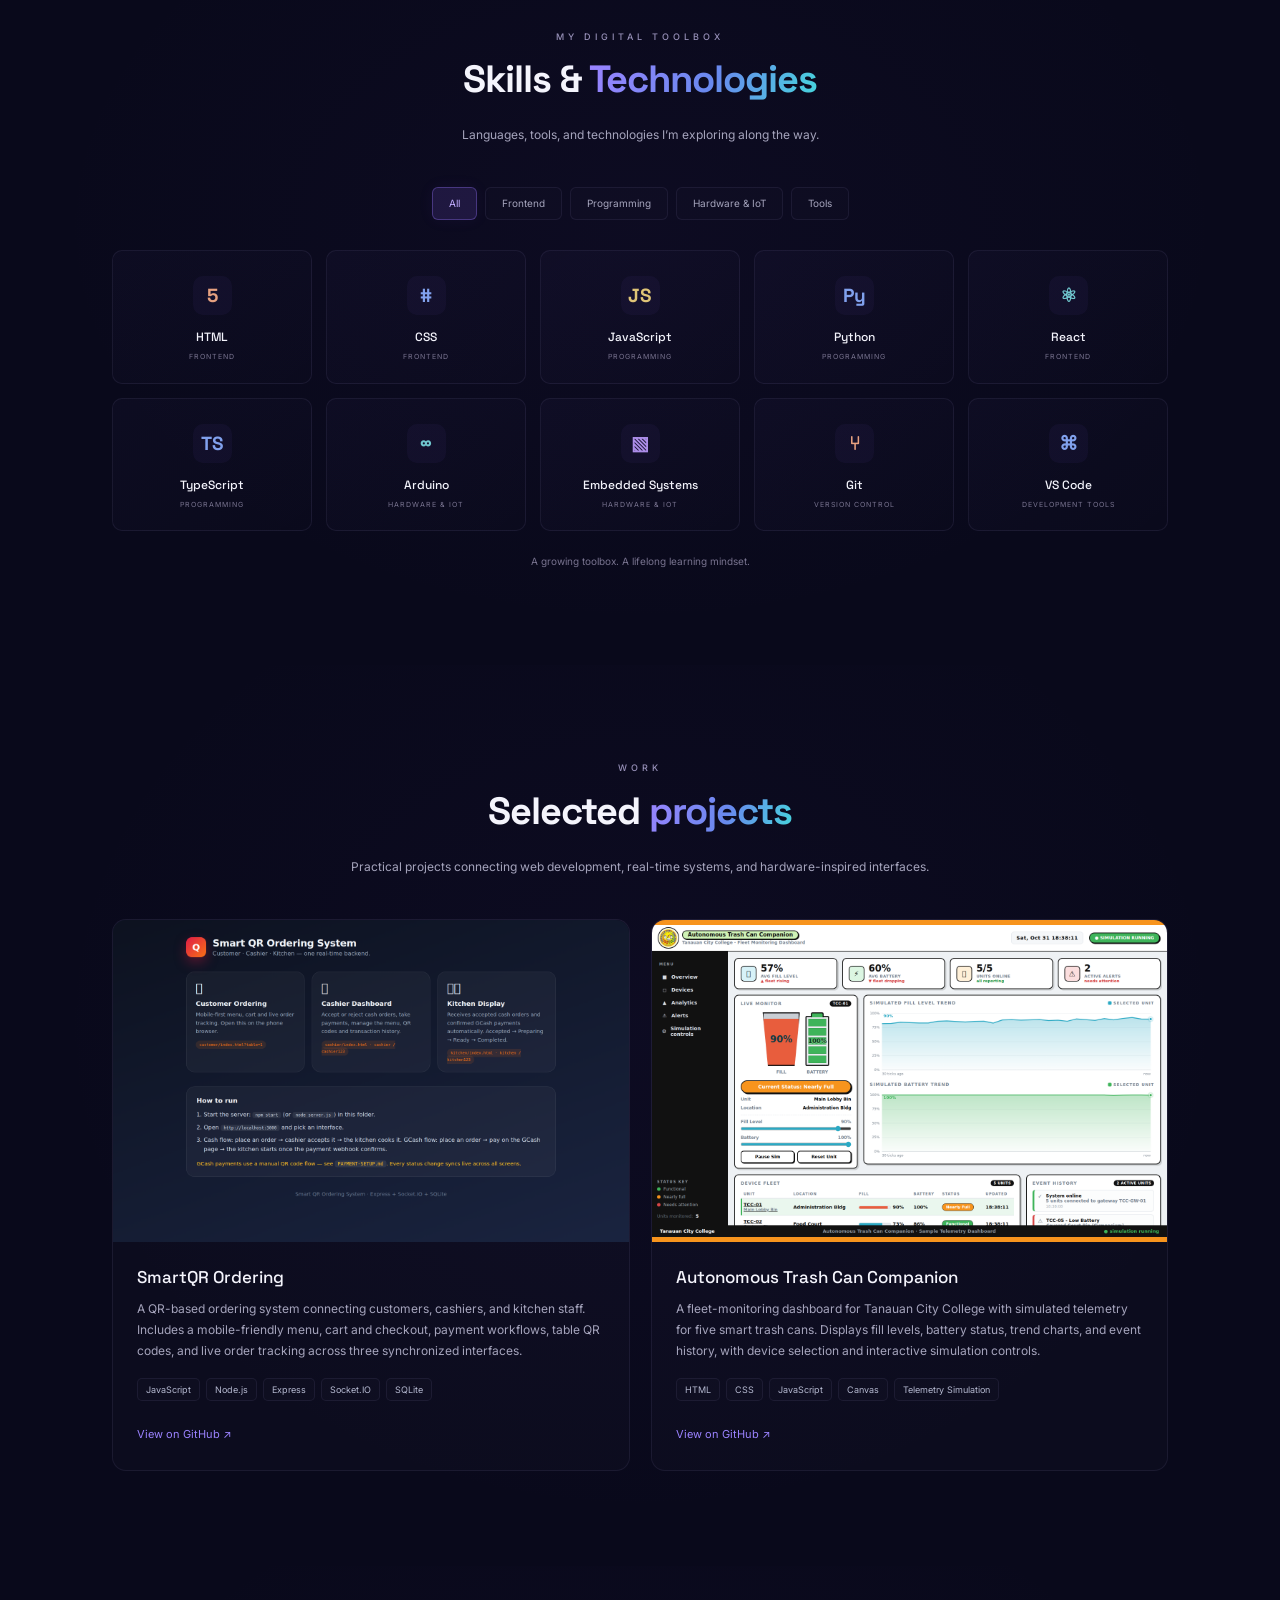
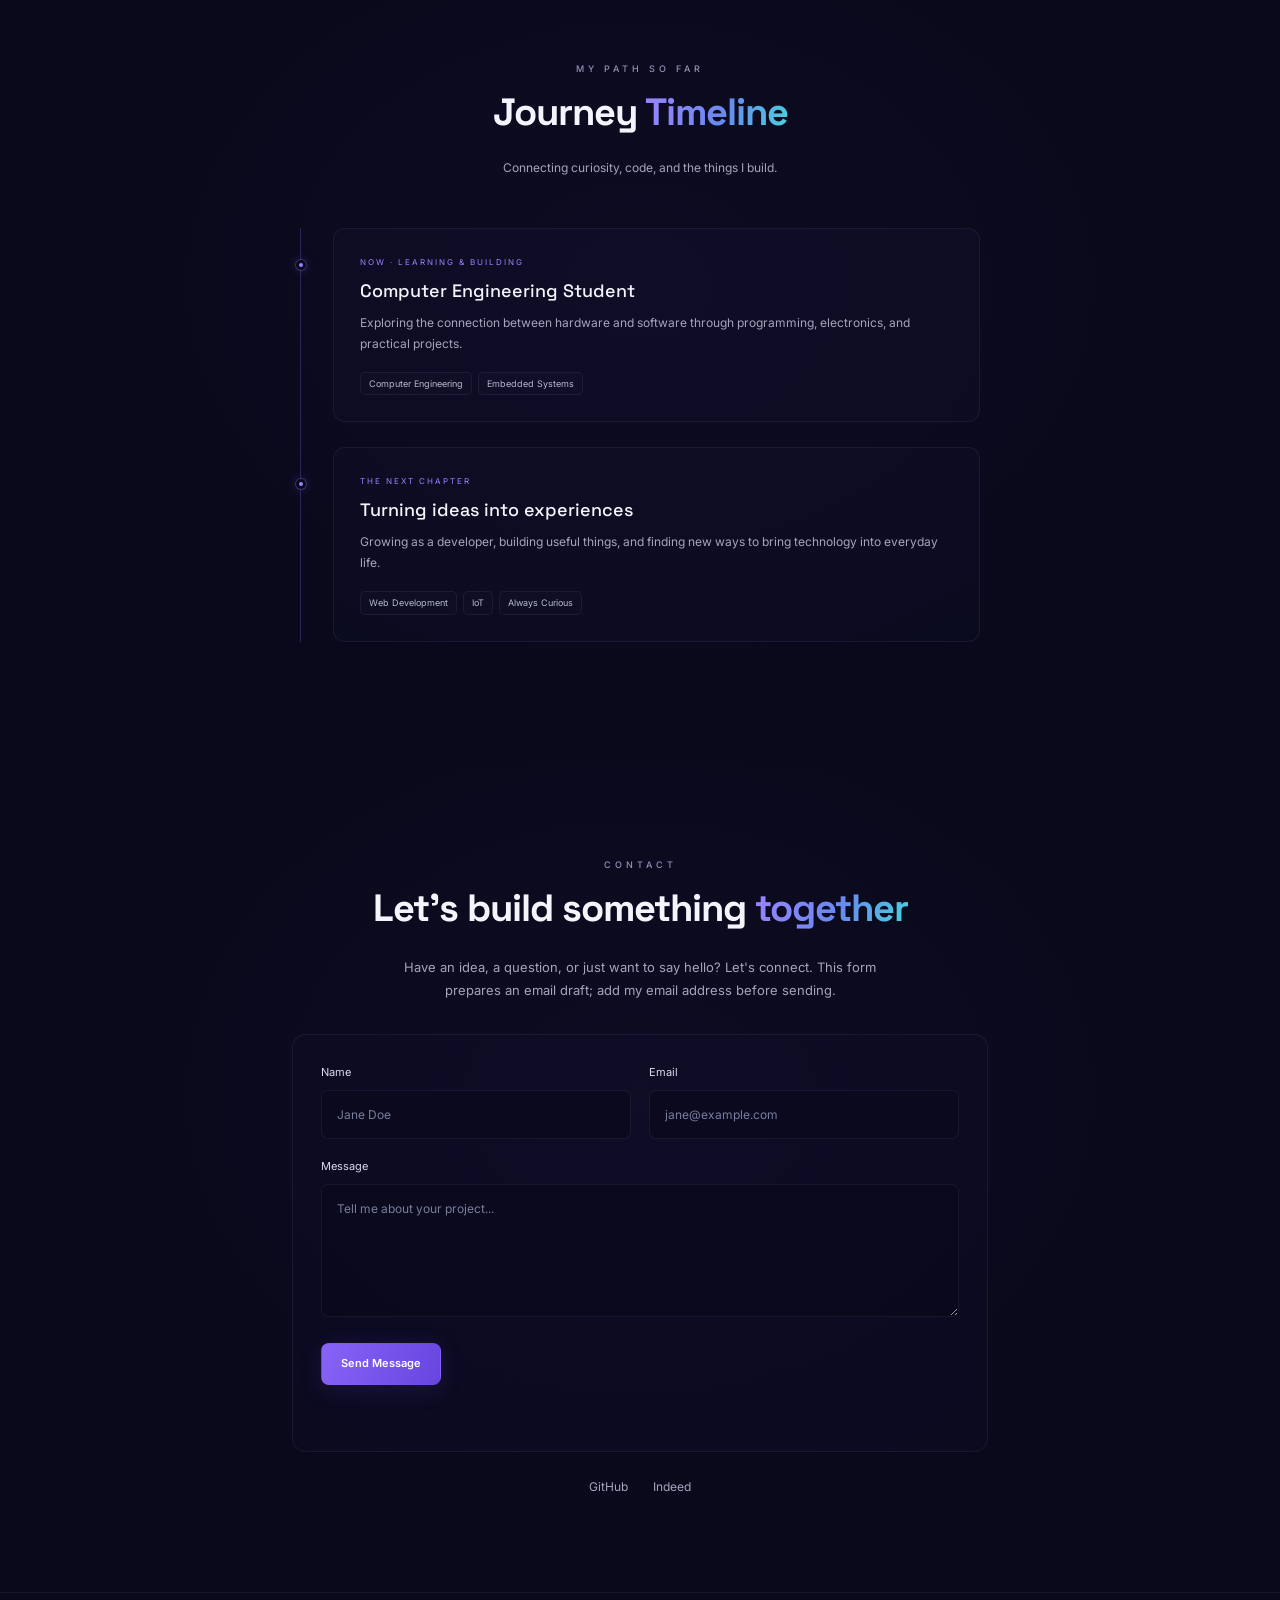
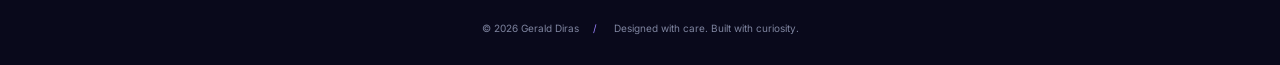
==== commit 4842e7bd: "Link portfolio projects to GitHub repositories" ====
--- a/index.html
+++ b/index.html
@@ -143,7 +143,7 @@
               <h3>SmartQR Ordering</h3>
               <p>A QR-based ordering system connecting customers, cashiers, and kitchen staff. Includes a mobile-friendly menu, cart and checkout, payment workflows, table QR codes, and live order tracking across three synchronized interfaces.</p>
               <div class="card-tags"><span>JavaScript</span><span>Node.js</span><span>Express</span><span>Socket.IO</span><span>SQLite</span></div>
-              <span class="card-link">Full-stack web application / 01</span>
+              <a class="card-link" href="https://github.com/gdiras09-wq/SmartQR-Ordering" target="_blank" rel="noopener" aria-label="View SmartQR Ordering source code on GitHub">View on GitHub <span aria-hidden="true">↗</span></a>
             </div>
           </article>
 
@@ -155,7 +155,7 @@
               <h3>Autonomous Trash Can Companion</h3>
               <p>A fleet-monitoring dashboard for Tanauan City College with simulated telemetry for five smart trash cans. Displays fill levels, battery status, trend charts, and event history, with device selection and interactive simulation controls.</p>
               <div class="card-tags"><span>HTML</span><span>CSS</span><span>JavaScript</span><span>Canvas</span><span>Telemetry Simulation</span></div>
-              <span class="card-link">Monitoring dashboard · App / 02</span>
+              <a class="card-link" href="https://github.com/gdiras09-wq/App" target="_blank" rel="noopener" aria-label="View Autonomous Trash Can Companion source code on GitHub">View on GitHub <span aria-hidden="true">↗</span></a>
             </div>
           </article>
 
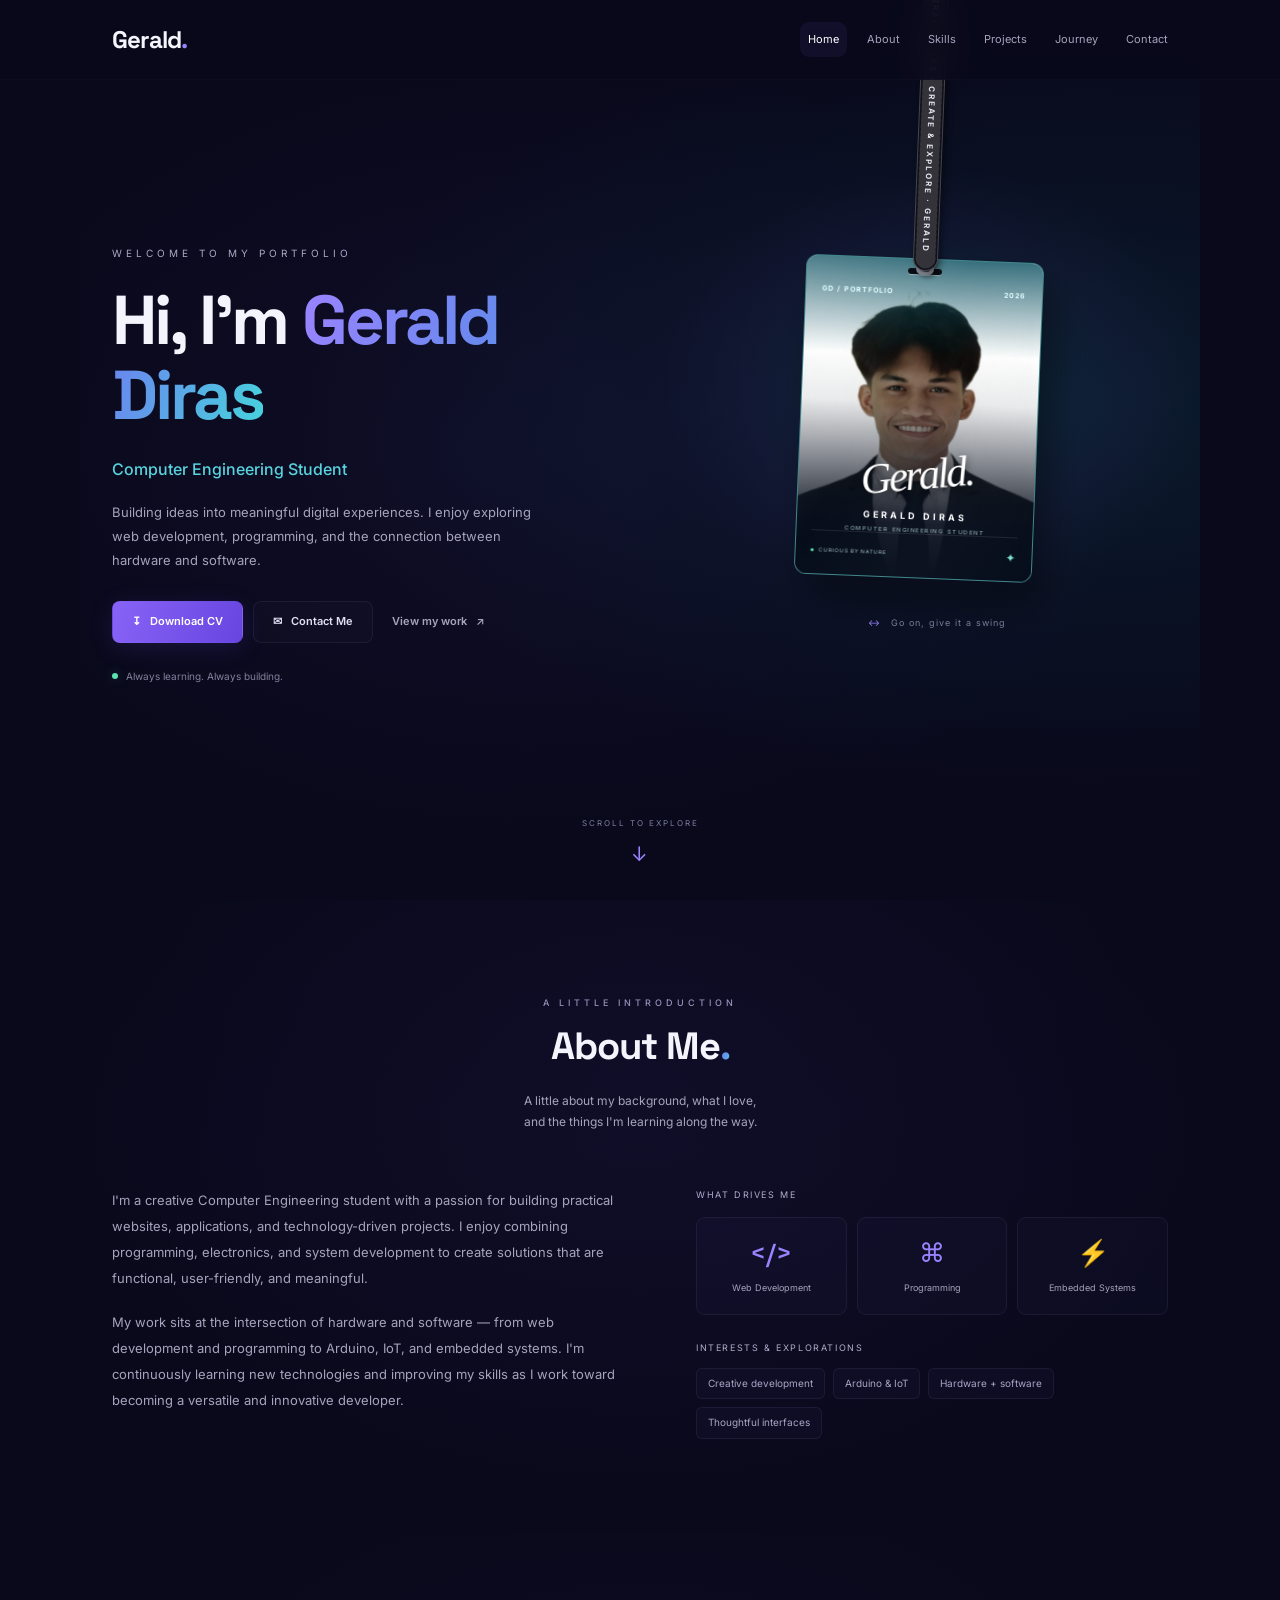
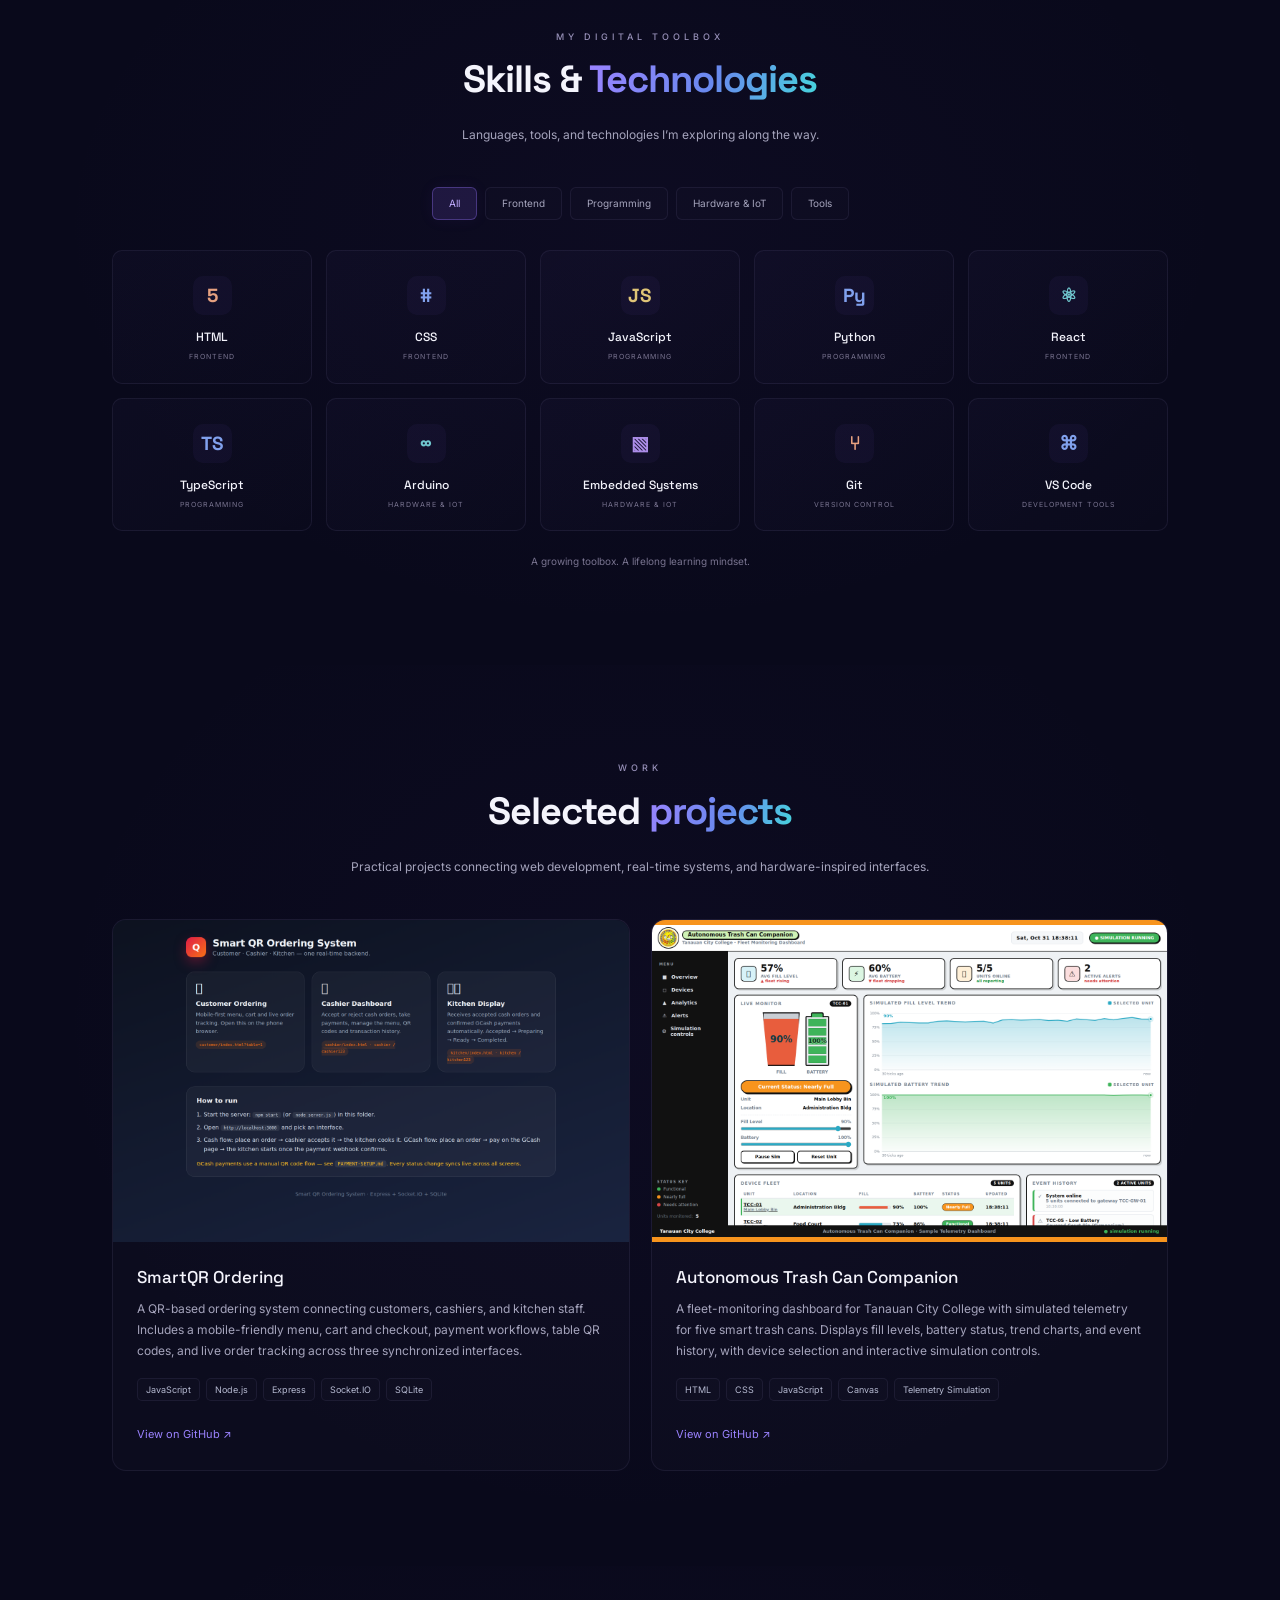
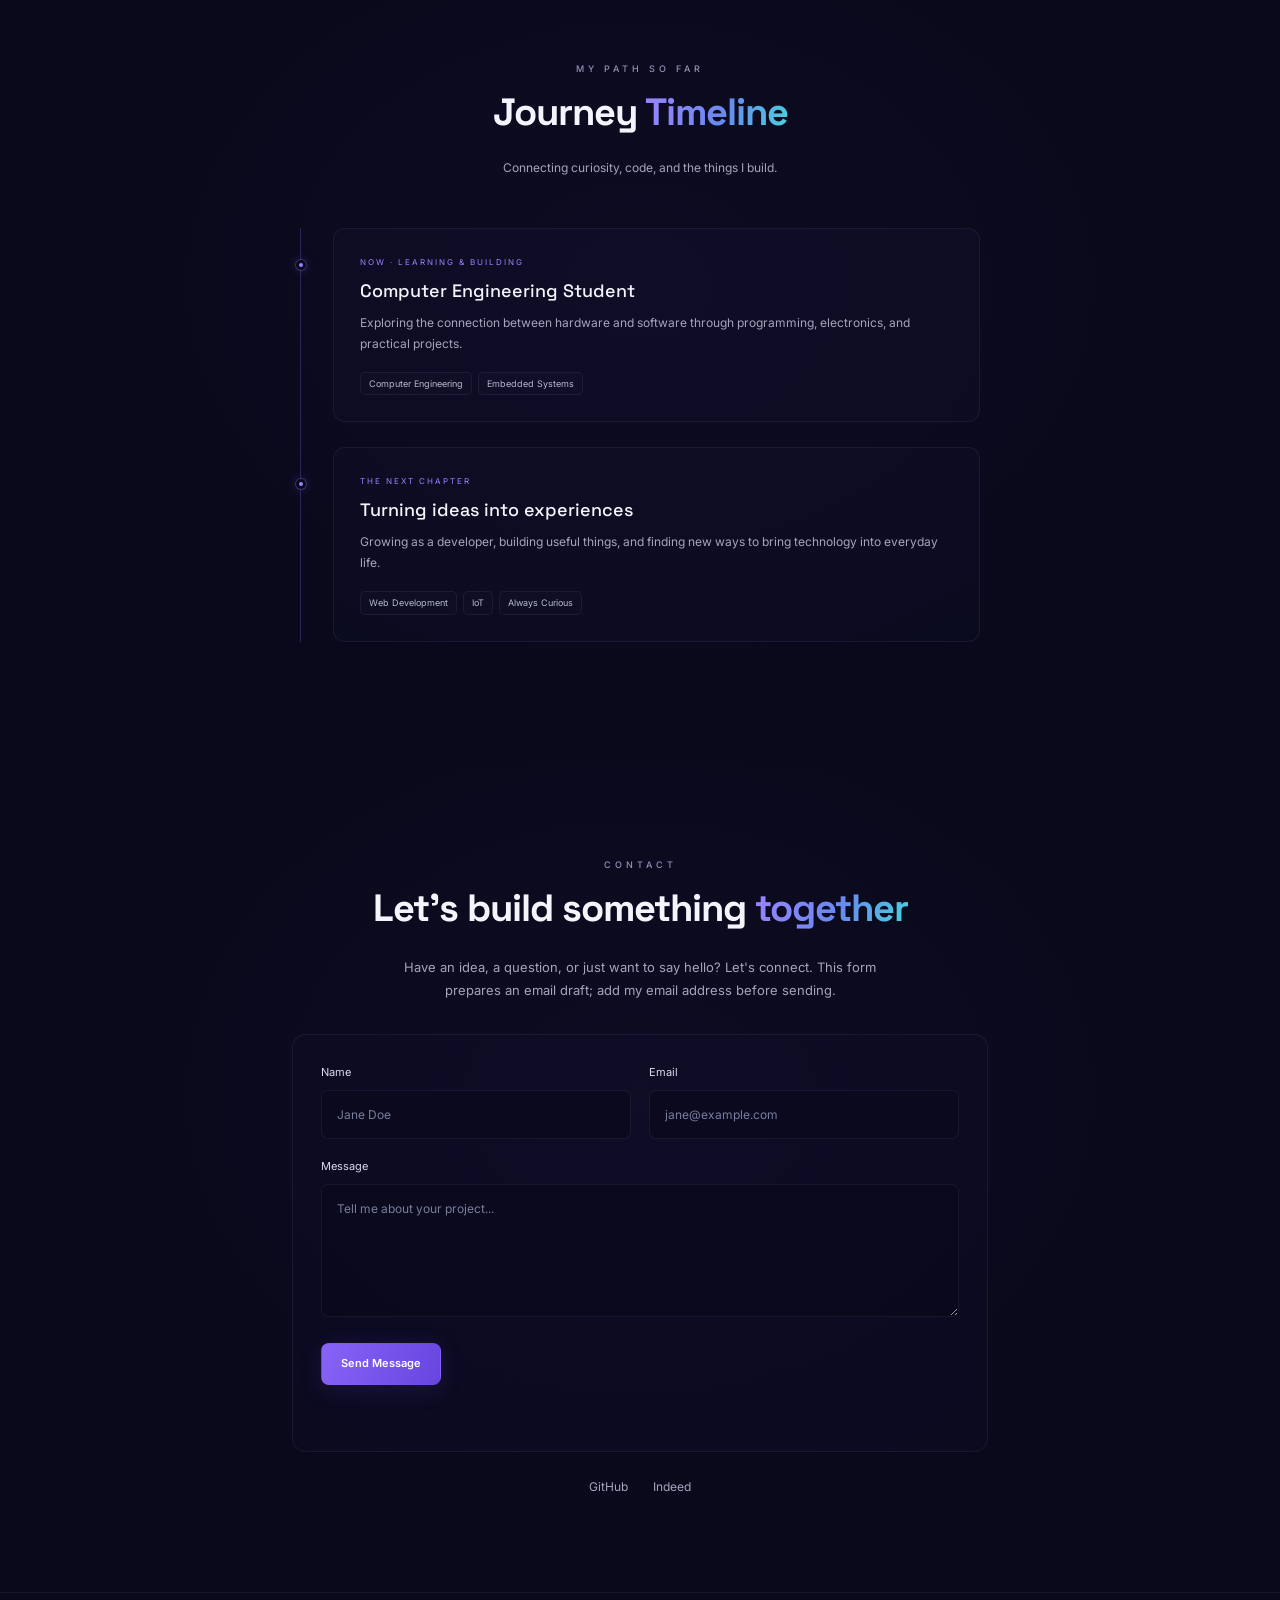
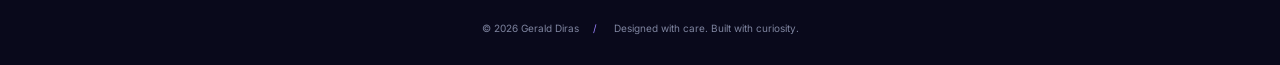
==== commit c47047c2: "Update portfolio profile photo" ====
--- a/index.html
+++ b/index.html
@@ -59,7 +59,7 @@
           <button class="id-card" id="id-card" type="button" aria-label="Gerald Diras photo ID. Drag to swing, or use the arrow keys.">
             <span class="id-hole" aria-hidden="true"></span>
             <span class="id-topline"><span>GD / PORTFOLIO</span><span>2026</span></span>
-            <img src="assets/gerald.jpg" alt="Gerald Diras" width="960" height="1280" fetchpriority="high" draggable="false" />
+            <img src="assets/gerald-profile.jpg" alt="Gerald Diras" width="960" height="1280" fetchpriority="high" draggable="false" />
             <span class="id-overlay" aria-hidden="true"></span>
             <span class="id-caption"><span class="id-script">Gerald.</span><span class="id-name">GERALD DIRAS</span><span class="id-role">COMPUTER ENGINEERING STUDENT</span></span>
             <span class="id-bottom"><span><span class="status-dot"></span> CURIOUS BY NATURE</span><span>✦</span></span>
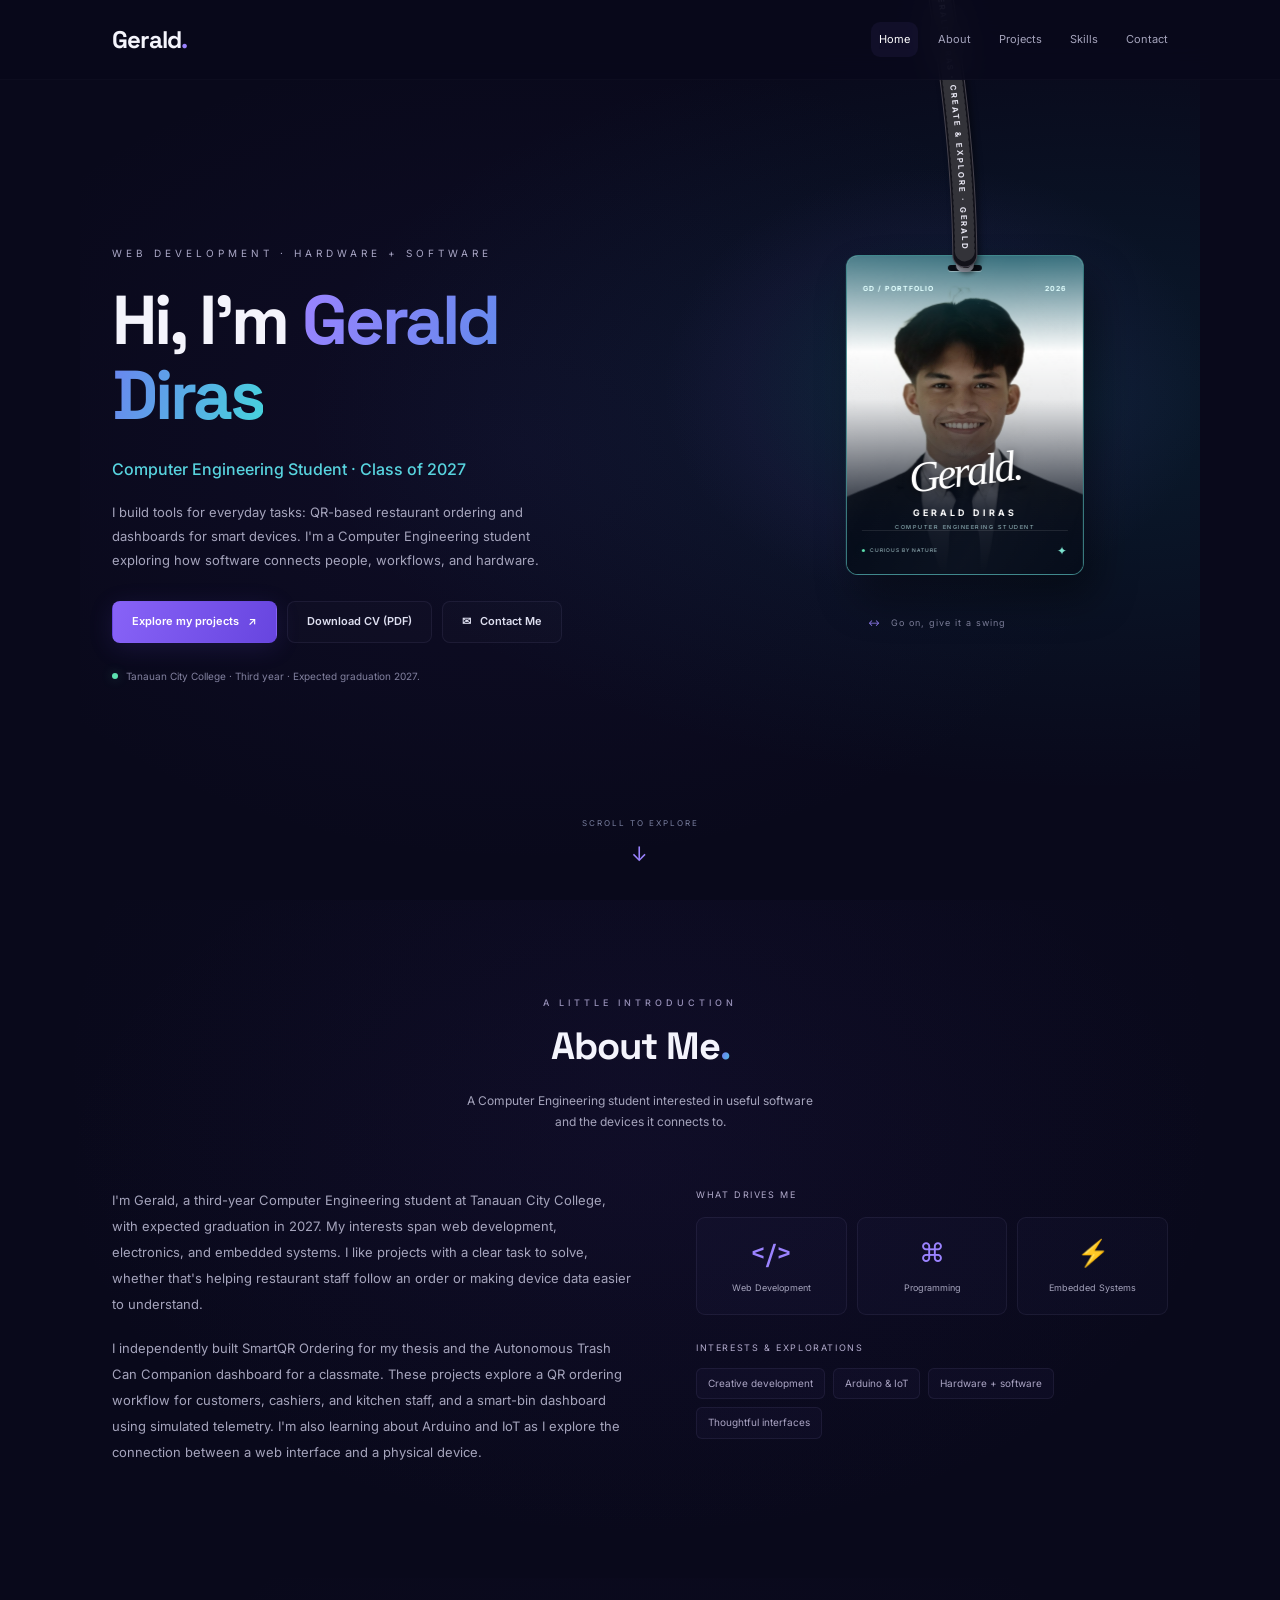
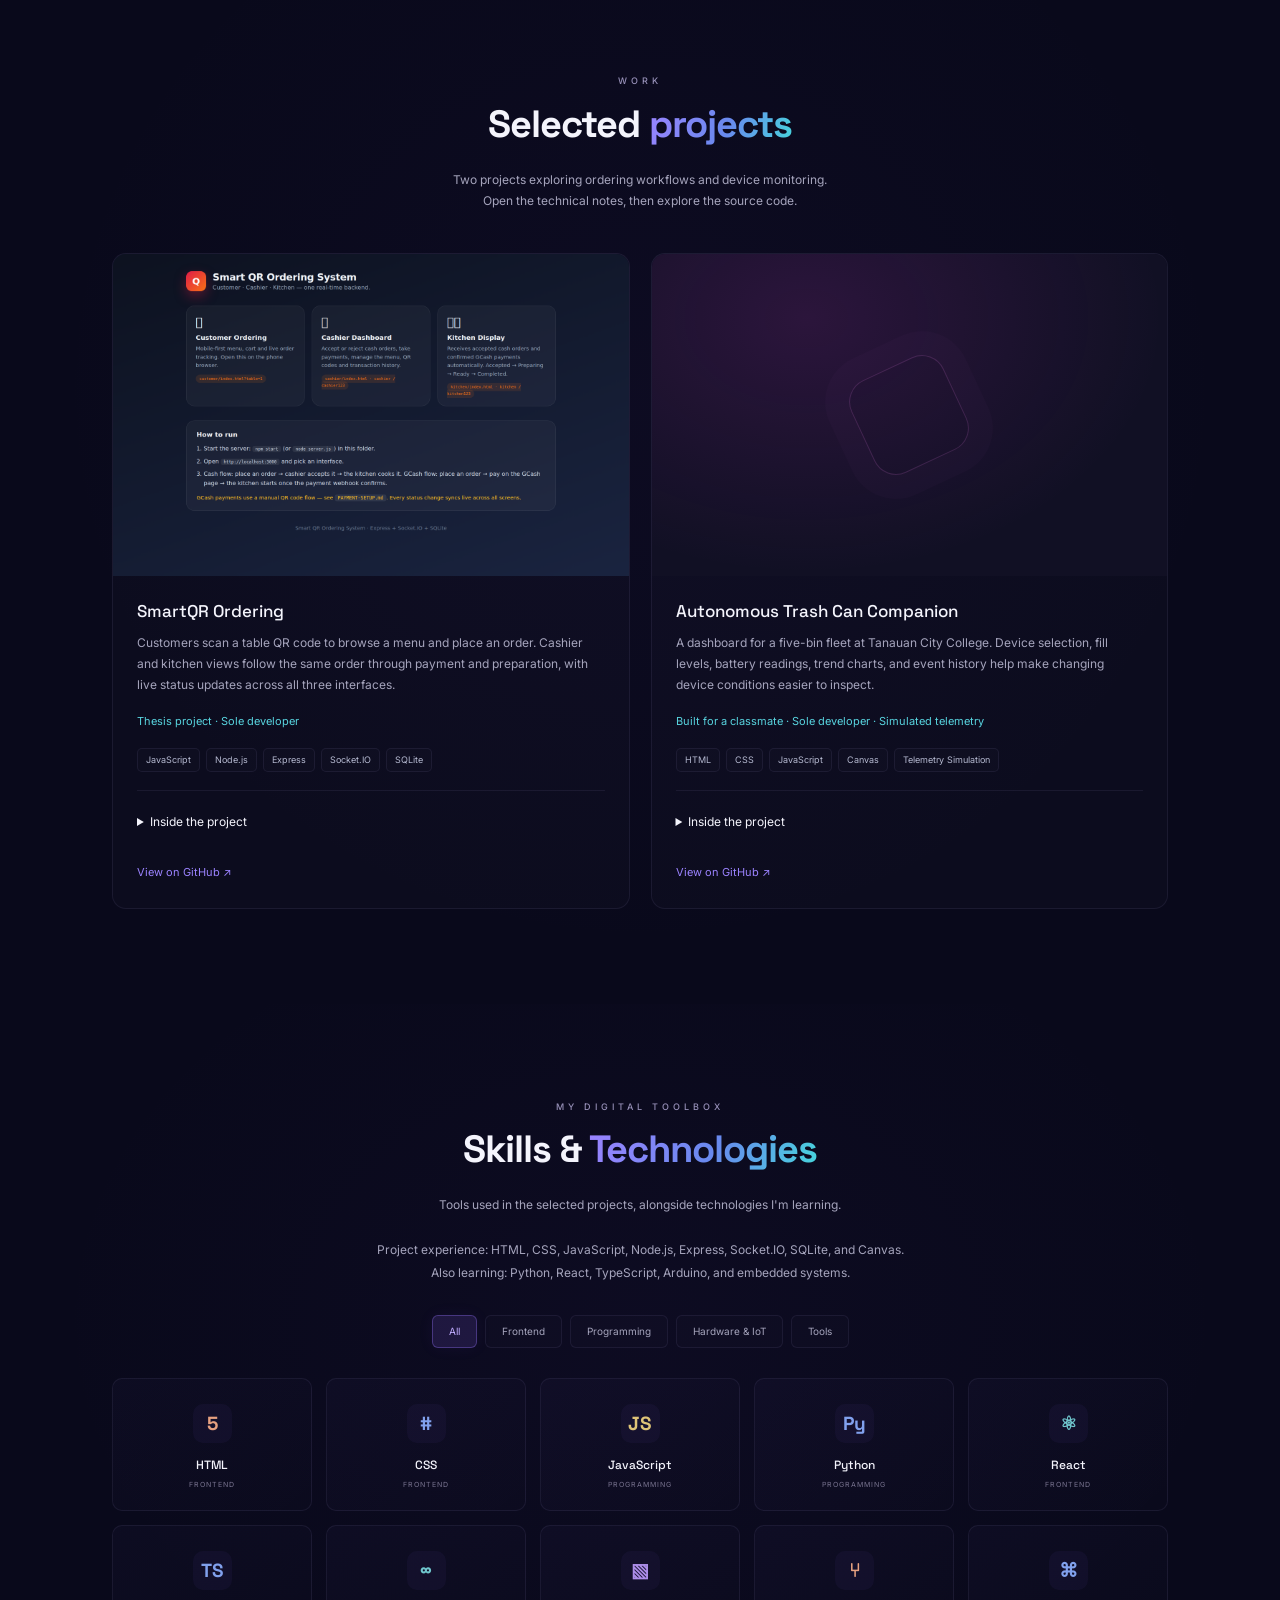
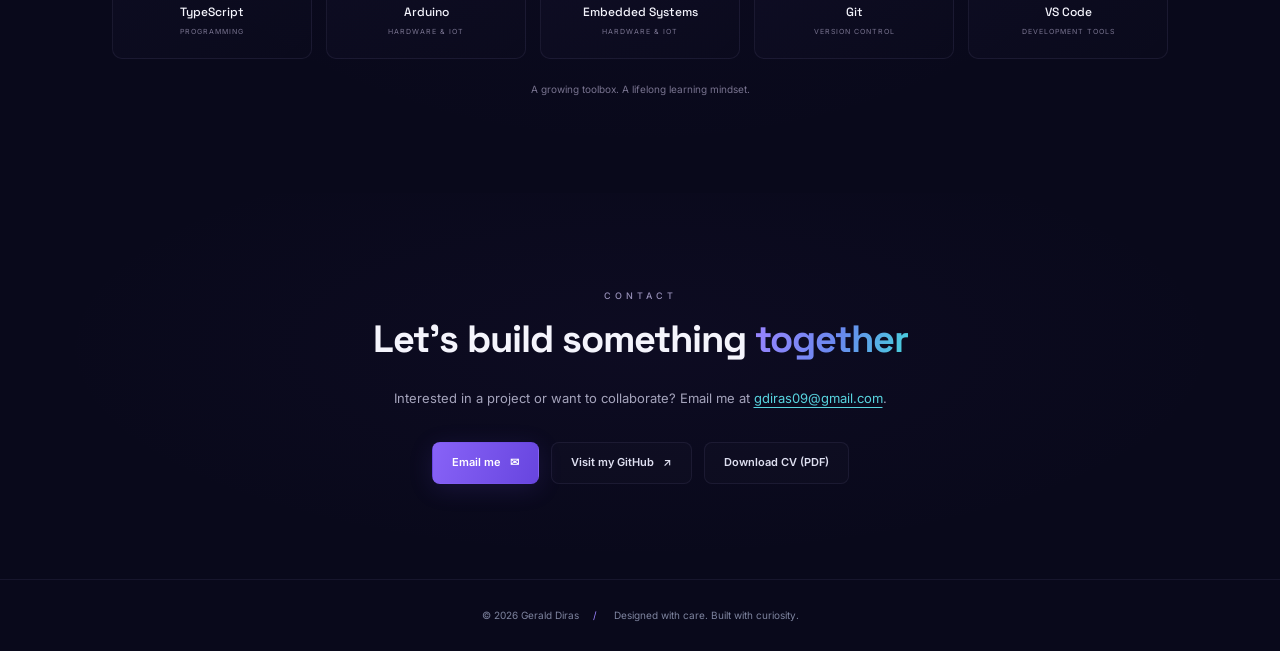
==== commit 12c587c4: "Update portfolio project details, contact links, and downloadable CV" ====
--- a/index.html
+++ b/index.html
@@ -3,7 +3,7 @@
 <head>
   <meta charset="UTF-8" />
   <meta name="viewport" content="width=device-width, initial-scale=1.0" />
-  <meta name="description" content="Gerald Diras — Computer Engineering student exploring web development, programming, and embedded systems." />
+  <meta name="description" content="Gerald Diras, Computer Engineering student building QR ordering tools, interactive dashboards, and projects connecting software with hardware." />
   <meta name="theme-color" content="#09091b" />
   <title>Gerald Diras — Portfolio</title>
   <link rel="preconnect" href="https://fonts.googleapis.com" />
@@ -21,9 +21,8 @@
     <nav id="nav-menu" class="nav-links" aria-label="Primary">
       <a href="#home" class="active" aria-current="location">Home</a>
       <a href="#about">About</a>
+      <a href="#projects">Projects</a>
       <a href="#skills">Skills</a>
-      <a href="#projects">Projects</a>
-      <a href="#journey">Journey</a>
       <a href="#contact">Contact</a>
     </nav>
     <button id="nav-toggle" class="nav-toggle" aria-label="Toggle menu" aria-expanded="false" aria-controls="nav-menu">
@@ -34,16 +33,16 @@
   <main>
     <section id="home" class="hero">
       <div class="hero-content">
-        <p class="hero-eyebrow reveal">Welcome to my portfolio</p>
+        <p class="hero-eyebrow reveal">Web development · Hardware + software</p>
         <h1 class="hero-title reveal">Hi, I'm <span>Gerald<br /> Diras</span></h1>
-        <p class="hero-role reveal">Computer Engineering Student</p>
-        <p class="hero-tagline reveal">Building ideas into meaningful digital experiences. I enjoy exploring web development, programming, and the connection between hardware and software.</p>
+        <p class="hero-role reveal">Computer Engineering Student &middot; Class of 2027</p>
+        <p class="hero-tagline reveal">I build tools for everyday tasks: QR-based restaurant ordering and dashboards for smart devices. I'm a Computer Engineering student exploring how software connects people, workflows, and hardware.</p>
         <div class="hero-cta reveal">
-          <a href="cv.txt" download="Gerald-Diras-CV.txt" class="btn btn-primary"><span aria-hidden="true">↧</span> Download CV</a>
+          <a href="#projects" class="btn btn-primary">Explore my projects <span aria-hidden="true">↗</span></a>
+          <a href="output/pdf/Gerald-Diras-CV.pdf" download="Gerald-Diras-CV.pdf" class="btn btn-ghost">Download CV (PDF)</a>
           <a href="#contact" class="btn btn-ghost"><span aria-hidden="true">✉</span> Contact Me</a>
-          <a href="#projects" class="btn btn-text">View my work <span aria-hidden="true">↗</span></a>
-        </div>
-        <p class="hero-note reveal"><span class="status-dot"></span> Always learning. Always building.</p>
+        </div>
+        <p class="hero-note reveal"><span class="status-dot"></span> Tanauan City College &middot; Third year &middot; Expected graduation 2027.</p>
       </div>
       <div class="lanyard-stage" id="lanyard-stage">
         <div class="lanyard-glow" aria-hidden="true"></div>
@@ -76,14 +75,14 @@
       <div class="container">
         <p class="section-eyebrow reveal">A little introduction</p>
         <h2 class="section-title reveal">About Me<span>.</span></h2>
-        <p class="section-intro reveal">A little about my background, what I love,<br />and the things I'm learning along the way.</p>
+        <p class="section-intro reveal">A Computer Engineering student interested in useful software<br />and the devices it connects to.</p>
         <div class="about-grid">
           <div class="about-text reveal">
             <p>
-              I'm a creative Computer Engineering student with a passion for building practical websites, applications, and technology-driven projects. I enjoy combining programming, electronics, and system development to create solutions that are functional, user-friendly, and meaningful.
+              I'm Gerald, a third-year Computer Engineering student at Tanauan City College, with expected graduation in 2027. My interests span web development, electronics, and embedded systems. I like projects with a clear task to solve, whether that's helping restaurant staff follow an order or making device data easier to understand.
             </p>
             <p>
-              My work sits at the intersection of hardware and software — from web development and programming to Arduino, IoT, and embedded systems. I'm continuously learning new technologies and improving my skills as I work toward becoming a versatile and innovative developer.
+              I independently built SmartQR Ordering for my thesis and the Autonomous Trash Can Companion dashboard for a classmate. These projects explore a QR ordering workflow for customers, cashiers, and kitchen staff, and a smart-bin dashboard using simulated telemetry. I'm also learning about Arduino and IoT as I explore the connection between a web interface and a physical device.
             </p>
           </div>
           <div class="about-details reveal">
@@ -100,11 +99,67 @@
       </div>
     </section>
 
+    <section id="projects" class="section">
+      <div class="container">
+        <p class="section-eyebrow reveal">Work</p>
+        <h2 class="section-title reveal">Selected <span>projects</span></h2>
+        <p class="section-intro reveal">Two projects exploring ordering workflows and device monitoring.<br />Open the technical notes, then explore the source code.</p>
+        <div class="projects-grid">
+
+          <article class="card reveal">
+            <div class="card-media" style="--hue: 200">
+              <img src="assets/smartqr-ordering.png" alt="SmartQR Ordering website showing customer ordering, cashier dashboard, and kitchen display interfaces" width="1440" height="900" loading="lazy" decoding="async" />
+            </div>
+            <div class="card-body">
+              <h3>SmartQR Ordering</h3>
+              <p>Customers scan a table QR code to browse a menu and place an order. Cashier and kitchen views follow the same order through payment and preparation, with live status updates across all three interfaces.</p>
+              <p class="project-context">Thesis project &middot; Sole developer</p>
+              <div class="card-tags"><span>JavaScript</span><span>Node.js</span><span>Express</span><span>Socket.IO</span><span>SQLite</span></div>
+              <details class="project-details">
+                <summary>Inside the project</summary>
+                <dl>
+                  <dt>My role</dt><dd>Sole developer. I built the system independently for my thesis, including the customer, cashier, and kitchen interfaces.</dd>
+                  <dt>The problem</dt><dd>Keeping customers, cashiers, and kitchen staff informed as an order moves between them.</dd>
+                  <dt>The workflow</dt><dd>Table QR code → menu and cart → checkout → cashier and kitchen tracking.</dd>
+                  <dt>The technical focus</dt><dd>Node.js and Express support the application, Socket.IO provides live updates, and SQLite stores data.</dd>
+                </dl>
+              </details>
+              <a class="card-link" href="https://github.com/gdiras09-wq/SmartQR-Ordering" target="_blank" rel="noopener" aria-label="View SmartQR Ordering source code on GitHub">View on GitHub <span aria-hidden="true">↗</span></a>
+            </div>
+          </article>
+
+          <article class="card reveal">
+            <div class="card-media" style="--hue: 300">
+              <img src="assets/trash-can-companion.png" alt="Autonomous Trash Can Companion dashboard showing fill levels, battery status, fleet monitoring, and trend charts" width="1440" height="900" loading="lazy" decoding="async" />
+            </div>
+            <div class="card-body">
+              <h3>Autonomous Trash Can Companion</h3>
+              <p>A dashboard for a five-bin fleet at Tanauan City College. Device selection, fill levels, battery readings, trend charts, and event history help make changing device conditions easier to inspect.</p>
+              <p class="project-context">Built for a classmate &middot; Sole developer &middot; Simulated telemetry</p>
+              <div class="card-tags"><span>HTML</span><span>CSS</span><span>JavaScript</span><span>Canvas</span><span>Telemetry Simulation</span></div>
+              <details class="project-details">
+                <summary>Inside the project</summary>
+                <dl>
+                  <dt>My role</dt><dd>Sole developer. I independently built this dashboard for a classmate, including its interface, charts, and telemetry simulation.</dd>
+                  <dt>The problem</dt><dd>Making the condition of several smart bins visible in one place.</dd>
+                  <dt>The workflow</dt><dd>Select a device → inspect its readings and history → use simulation controls to explore changes.</dd>
+                  <dt>The technical focus</dt><dd>JavaScript drives the simulated readings and interactions, while Canvas renders trend charts. This project explores the monitoring interface before live device integration.</dd>
+                </dl>
+              </details>
+              <a class="card-link" href="https://github.com/gdiras09-wq/App" target="_blank" rel="noopener" aria-label="View Autonomous Trash Can Companion source code on GitHub">View on GitHub <span aria-hidden="true">↗</span></a>
+            </div>
+          </article>
+
+        </div>
+      </div>
+    </section>
+
     <section id="skills" class="section">
       <div class="container">
         <p class="section-eyebrow reveal">My digital toolbox</p>
         <h2 class="section-title reveal">Skills &amp; <span>Technologies</span></h2>
-        <p class="section-intro reveal">Languages, tools, and technologies I’m exploring along the way.</p>
+        <p class="section-intro reveal">Tools used in the selected projects, alongside technologies I'm learning.</p>
+        <p class="skills-evidence reveal">Project experience: HTML, CSS, JavaScript, Node.js, Express, Socket.IO, SQLite, and Canvas.<br />Also learning: Python, React, TypeScript, Arduino, and embedded systems.</p>
         <div class="skill-filters reveal" role="group" aria-label="Filter skills">
           <button class="skill-filter active" type="button" data-filter="all" aria-pressed="true">All</button>
           <button class="skill-filter" type="button" data-filter="frontend" aria-pressed="false">Frontend</button>
@@ -128,82 +183,18 @@
       </div>
     </section>
 
-    <section id="projects" class="section">
-      <div class="container">
-        <p class="section-eyebrow reveal">Work</p>
-        <h2 class="section-title reveal">Selected <span>projects</span></h2>
-        <p class="section-intro reveal">Practical projects connecting web development, real-time systems, and hardware-inspired interfaces.</p>
-        <div class="projects-grid">
-
-          <article class="card reveal">
-            <div class="card-media" style="--hue: 200">
-              <img src="assets/smartqr-ordering.png" alt="SmartQR Ordering website showing customer ordering, cashier dashboard, and kitchen display interfaces" width="1440" height="900" loading="lazy" decoding="async" />
-            </div>
-            <div class="card-body">
-              <h3>SmartQR Ordering</h3>
-              <p>A QR-based ordering system connecting customers, cashiers, and kitchen staff. Includes a mobile-friendly menu, cart and checkout, payment workflows, table QR codes, and live order tracking across three synchronized interfaces.</p>
-              <div class="card-tags"><span>JavaScript</span><span>Node.js</span><span>Express</span><span>Socket.IO</span><span>SQLite</span></div>
-              <a class="card-link" href="https://github.com/gdiras09-wq/SmartQR-Ordering" target="_blank" rel="noopener" aria-label="View SmartQR Ordering source code on GitHub">View on GitHub <span aria-hidden="true">↗</span></a>
-            </div>
-          </article>
-
-          <article class="card reveal">
-            <div class="card-media" style="--hue: 300">
-              <img src="assets/trash-can-companion.png" alt="Autonomous Trash Can Companion dashboard showing fill levels, battery status, fleet monitoring, and trend charts" width="1440" height="900" loading="lazy" decoding="async" />
-            </div>
-            <div class="card-body">
-              <h3>Autonomous Trash Can Companion</h3>
-              <p>A fleet-monitoring dashboard for Tanauan City College with simulated telemetry for five smart trash cans. Displays fill levels, battery status, trend charts, and event history, with device selection and interactive simulation controls.</p>
-              <div class="card-tags"><span>HTML</span><span>CSS</span><span>JavaScript</span><span>Canvas</span><span>Telemetry Simulation</span></div>
-              <a class="card-link" href="https://github.com/gdiras09-wq/App" target="_blank" rel="noopener" aria-label="View Autonomous Trash Can Companion source code on GitHub">View on GitHub <span aria-hidden="true">↗</span></a>
-            </div>
-          </article>
-
-        </div>
-      </div>
-    </section>
-
-    <section id="journey" class="section">
-      <div class="container">
-        <p class="section-eyebrow reveal">My path so far</p>
-        <h2 class="section-title reveal">Journey <span>Timeline</span></h2>
-        <p class="section-intro reveal">Connecting curiosity, code, and the things I build.</p>
-        <div class="timeline">
-          <article class="timeline-item reveal"><span class="timeline-dot" aria-hidden="true"></span><p class="timeline-date">NOW · LEARNING &amp; BUILDING</p><h3>Computer Engineering Student</h3><p>Exploring the connection between hardware and software through programming, electronics, and practical projects.</p><div class="card-tags"><span>Computer Engineering</span><span>Embedded Systems</span></div></article>
-          <article class="timeline-item reveal"><span class="timeline-dot" aria-hidden="true"></span><p class="timeline-date">THE NEXT CHAPTER</p><h3>Turning ideas into experiences</h3><p>Growing as a developer, building useful things, and finding new ways to bring technology into everyday life.</p><div class="card-tags"><span>Web Development</span><span>IoT</span><span>Always Curious</span></div></article>
-        </div>
-      </div>
-    </section>
-
     <section id="contact" class="section">
       <div class="container container-narrow">
         <p class="section-eyebrow reveal">Contact</p>
         <h2 class="section-title reveal">Let's build something <span>together</span></h2>
         <p class="contact-intro reveal">
-          Have an idea, a question, or just want to say hello? Let's connect.
-          This form prepares an email draft; add my email address before sending.
+          Interested in a project or want to collaborate? Email me at
+          <a class="contact-email" href="mailto:gdiras09@gmail.com">gdiras09@gmail.com</a>.
         </p>
-        <form class="contact-form reveal" id="contact-form">
-          <div class="form-row">
-            <div class="form-field">
-              <label for="name">Name</label>
-              <input type="text" id="name" name="name" required placeholder="Jane Doe" />
-            </div>
-            <div class="form-field">
-              <label for="email">Email</label>
-              <input type="email" id="email" name="email" required placeholder="jane@example.com" />
-            </div>
-          </div>
-          <div class="form-field">
-            <label for="message">Message</label>
-            <textarea id="message" name="message" rows="5" required placeholder="Tell me about your project..."></textarea>
-          </div>
-          <button type="submit" class="btn btn-primary">Send Message</button>
-          <p class="form-status" id="form-status" role="status"></p>
-        </form>
-        <div class="socials reveal">
-          <a href="https://github.com/gdiras09-wq" target="_blank" rel="noopener">GitHub</a>
-          <a href="https://profile.indeed.com/?hl=en_US&amp;co=US&amp;from=gnav-jobsearch--indeedmobile" target="_blank" rel="noopener">Indeed</a>
+        <div class="contact-actions reveal">
+          <a class="btn btn-primary" href="mailto:gdiras09@gmail.com">Email me <span aria-hidden="true">&#9993;</span></a>
+          <a class="btn btn-ghost" href="https://github.com/gdiras09-wq" target="_blank" rel="noopener">Visit my GitHub <span aria-hidden="true">↗</span></a>
+          <a class="btn btn-ghost" href="output/pdf/Gerald-Diras-CV.pdf" download="Gerald-Diras-CV.pdf">Download CV (PDF)</a>
         </div>
       </div>
     </section>
--- a/css/reference.css
+++ b/css/reference.css
@@ -136,3 +136,22 @@
   .timeline-item h3 { font-size: 16px; }
   .contact-form { padding: 20px; }
 }
+
+/* Project notes and direct contact links. */
+.skills-evidence { max-width: 720px; margin: -18px auto 30px; text-align: center; color: var(--text-muted); font-size: 12px; line-height: 1.9; }
+.card-body .project-context { color: var(--accent-2); font-size: 11px; }
+.project-details { border-top: 1px solid var(--border); margin: 18px 0; padding-top: 14px; }
+.project-details summary { cursor: pointer; color: var(--text); font-size: 12px; padding: 6px 0; }
+.project-details summary:hover { color: var(--accent-2); }
+.project-details dl { margin-top: 14px; font-size: 12px; }
+.project-details dt { color: var(--text); font-weight: 600; margin-top: 12px; }
+.project-details dd { color: var(--text-muted); margin-top: 4px; line-height: 1.8; }
+.contact-actions { display: flex; flex-wrap: wrap; justify-content: center; gap: 12px; }
+@media (max-width: 640px) {
+  .hero-content { grid-row: 1; padding-top: 110px; }
+  .lanyard-stage { grid-row: 2; height: 610px; margin-top: 35px; }
+  .skills-evidence { font-size: 11px; }
+  .contact-actions { flex-direction: column; align-items: stretch; }
+}
+
+.contact-email { color: var(--accent-2); text-decoration: underline; text-underline-offset: 4px; overflow-wrap: anywhere; }
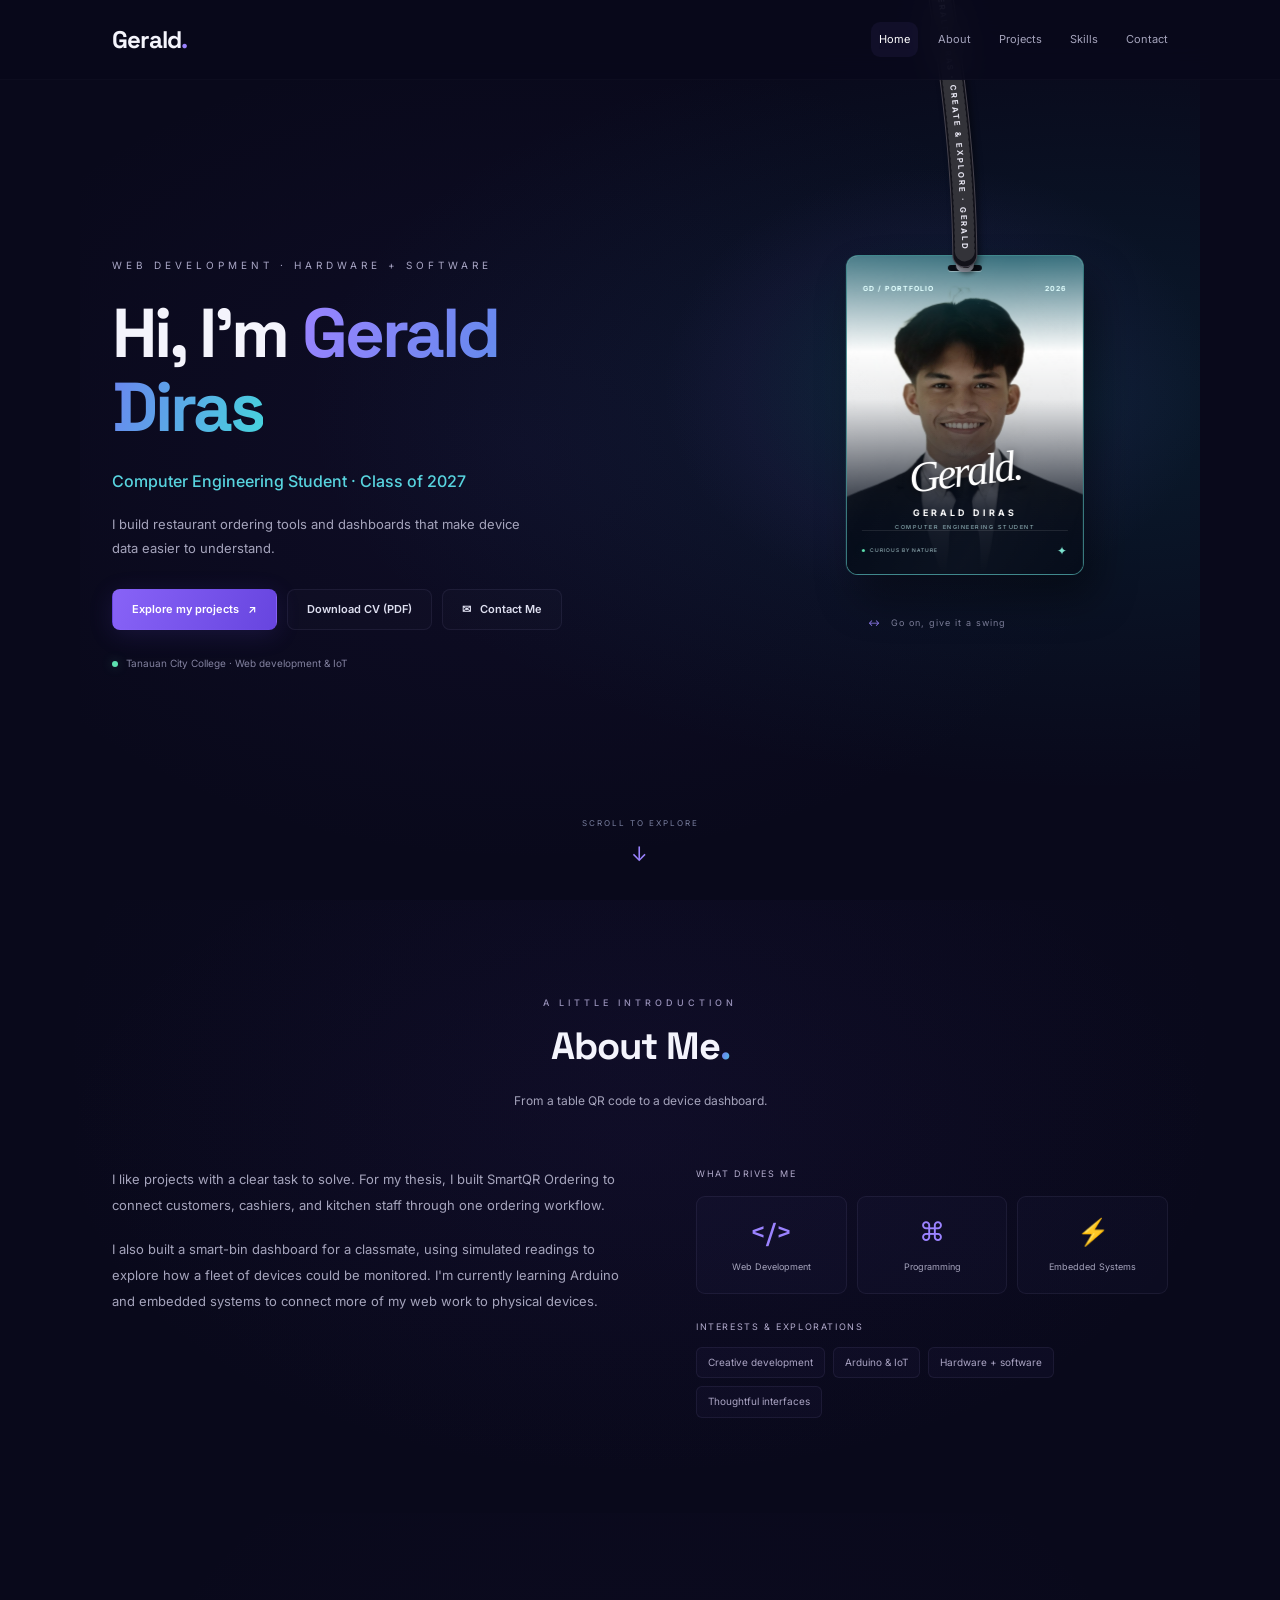
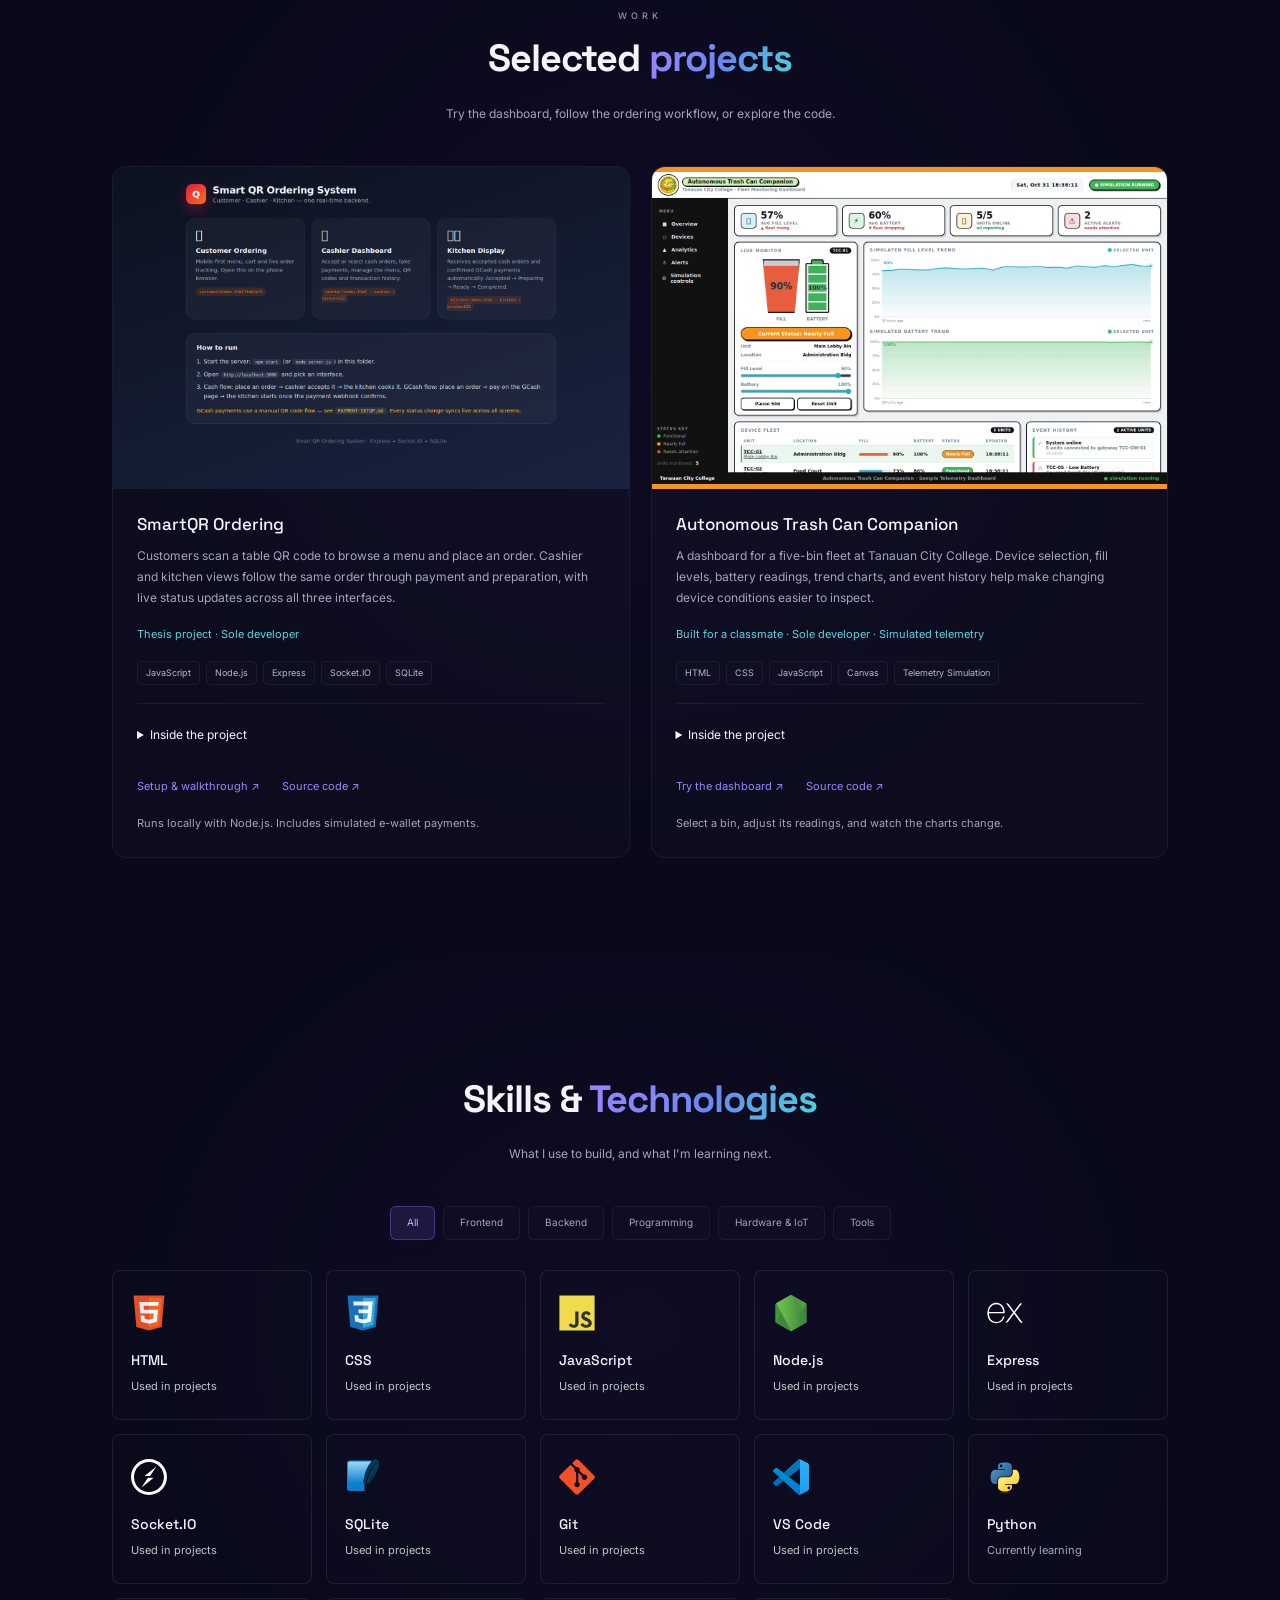
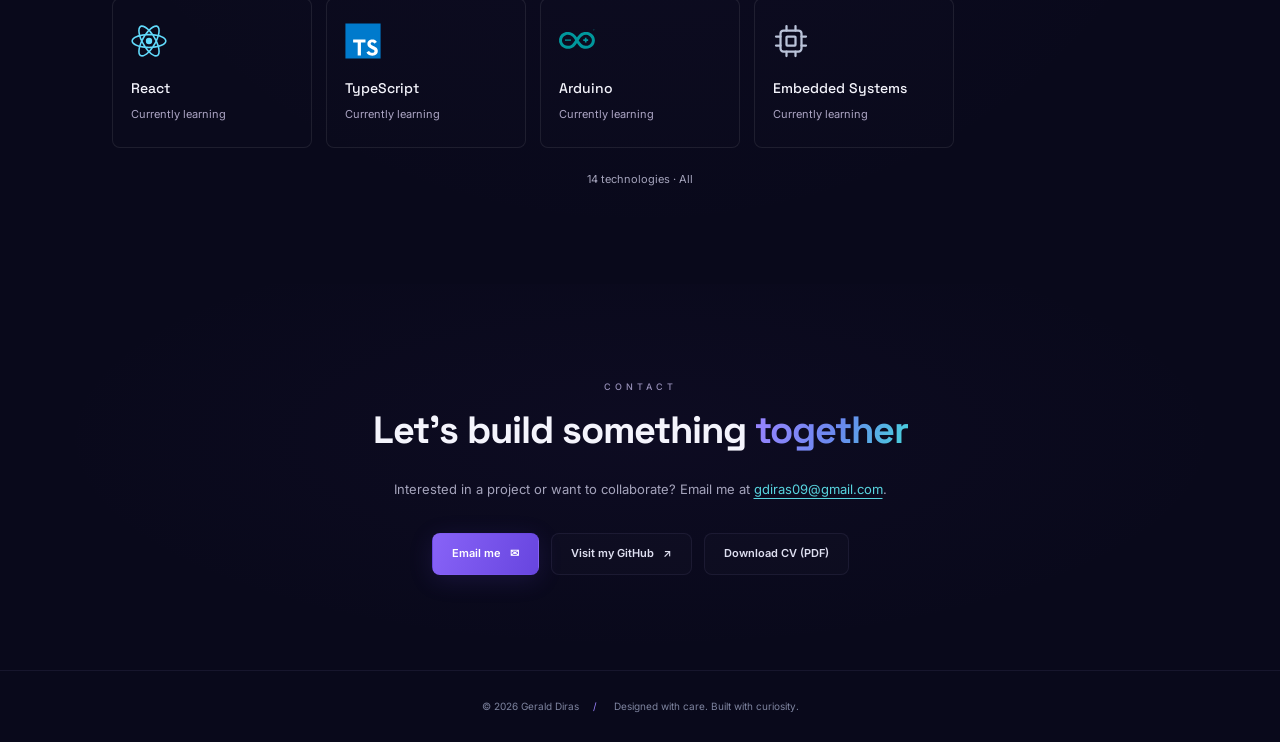
==== commit f44136f8: "Use recognizable skill logos and add project demo" ====
--- a/index.html
+++ b/index.html
@@ -36,13 +36,13 @@
         <p class="hero-eyebrow reveal">Web development · Hardware + software</p>
         <h1 class="hero-title reveal">Hi, I'm <span>Gerald<br /> Diras</span></h1>
         <p class="hero-role reveal">Computer Engineering Student &middot; Class of 2027</p>
-        <p class="hero-tagline reveal">I build tools for everyday tasks: QR-based restaurant ordering and dashboards for smart devices. I'm a Computer Engineering student exploring how software connects people, workflows, and hardware.</p>
+        <p class="hero-tagline reveal">I build restaurant ordering tools and dashboards that make device data easier to understand.</p>
         <div class="hero-cta reveal">
           <a href="#projects" class="btn btn-primary">Explore my projects <span aria-hidden="true">↗</span></a>
           <a href="output/pdf/Gerald-Diras-CV.pdf" download="Gerald-Diras-CV.pdf" class="btn btn-ghost">Download CV (PDF)</a>
           <a href="#contact" class="btn btn-ghost"><span aria-hidden="true">✉</span> Contact Me</a>
         </div>
-        <p class="hero-note reveal"><span class="status-dot"></span> Tanauan City College &middot; Third year &middot; Expected graduation 2027.</p>
+        <p class="hero-note reveal"><span class="status-dot"></span> Tanauan City College &middot; Web development &amp; IoT</p>
       </div>
       <div class="lanyard-stage" id="lanyard-stage">
         <div class="lanyard-glow" aria-hidden="true"></div>
@@ -75,14 +75,14 @@
       <div class="container">
         <p class="section-eyebrow reveal">A little introduction</p>
         <h2 class="section-title reveal">About Me<span>.</span></h2>
-        <p class="section-intro reveal">A Computer Engineering student interested in useful software<br />and the devices it connects to.</p>
+        <p class="section-intro reveal">From a table QR code to a device dashboard.</p>
         <div class="about-grid">
           <div class="about-text reveal">
             <p>
-              I'm Gerald, a third-year Computer Engineering student at Tanauan City College, with expected graduation in 2027. My interests span web development, electronics, and embedded systems. I like projects with a clear task to solve, whether that's helping restaurant staff follow an order or making device data easier to understand.
+              I like projects with a clear task to solve. For my thesis, I built SmartQR Ordering to connect customers, cashiers, and kitchen staff through one ordering workflow.
             </p>
             <p>
-              I independently built SmartQR Ordering for my thesis and the Autonomous Trash Can Companion dashboard for a classmate. These projects explore a QR ordering workflow for customers, cashiers, and kitchen staff, and a smart-bin dashboard using simulated telemetry. I'm also learning about Arduino and IoT as I explore the connection between a web interface and a physical device.
+              I also built a smart-bin dashboard for a classmate, using simulated readings to explore how a fleet of devices could be monitored. I'm currently learning Arduino and embedded systems to connect more of my web work to physical devices.
             </p>
           </div>
           <div class="about-details reveal">
@@ -103,7 +103,7 @@
       <div class="container">
         <p class="section-eyebrow reveal">Work</p>
         <h2 class="section-title reveal">Selected <span>projects</span></h2>
-        <p class="section-intro reveal">Two projects exploring ordering workflows and device monitoring.<br />Open the technical notes, then explore the source code.</p>
+        <p class="section-intro reveal">Try the dashboard, follow the ordering workflow, or explore the code.</p>
         <div class="projects-grid">
 
           <article class="card reveal">
@@ -124,7 +124,11 @@
                   <dt>The technical focus</dt><dd>Node.js and Express support the application, Socket.IO provides live updates, and SQLite stores data.</dd>
                 </dl>
               </details>
-              <a class="card-link" href="https://github.com/gdiras09-wq/SmartQR-Ordering" target="_blank" rel="noopener" aria-label="View SmartQR Ordering source code on GitHub">View on GitHub <span aria-hidden="true">↗</span></a>
+              <div class="project-actions">
+                <a class="card-link" href="https://github.com/gdiras09-wq/SmartQR-Ordering#try-the-full-flow" target="_blank" rel="noopener">Setup &amp; walkthrough <span aria-hidden="true">↗</span></a>
+                <a class="card-link" href="https://github.com/gdiras09-wq/SmartQR-Ordering" target="_blank" rel="noopener" aria-label="View SmartQR Ordering source code on GitHub">Source code <span aria-hidden="true">↗</span></a>
+              </div>
+              <p class="project-demo-note">Runs locally with Node.js. Includes simulated e-wallet payments.</p>
             </div>
           </article>
 
@@ -146,7 +150,11 @@
                   <dt>The technical focus</dt><dd>JavaScript drives the simulated readings and interactions, while Canvas renders trend charts. This project explores the monitoring interface before live device integration.</dd>
                 </dl>
               </details>
-              <a class="card-link" href="https://github.com/gdiras09-wq/App" target="_blank" rel="noopener" aria-label="View Autonomous Trash Can Companion source code on GitHub">View on GitHub <span aria-hidden="true">↗</span></a>
+              <div class="project-actions">
+                <a class="card-link" href="demos/trash-can/" target="_blank" rel="noopener" aria-label="Try the smart-bin dashboard demo">Try the dashboard <span aria-hidden="true">↗</span></a>
+                <a class="card-link" href="https://github.com/gdiras09-wq/App" target="_blank" rel="noopener" aria-label="View Autonomous Trash Can Companion source code on GitHub">Source code <span aria-hidden="true">↗</span></a>
+              </div>
+              <p class="project-demo-note">Select a bin, adjust its readings, and watch the charts change.</p>
             </div>
           </article>
 
@@ -158,28 +166,32 @@
       <div class="container">
         <p class="section-eyebrow reveal">My digital toolbox</p>
         <h2 class="section-title reveal">Skills &amp; <span>Technologies</span></h2>
-        <p class="section-intro reveal">Tools used in the selected projects, alongside technologies I'm learning.</p>
-        <p class="skills-evidence reveal">Project experience: HTML, CSS, JavaScript, Node.js, Express, Socket.IO, SQLite, and Canvas.<br />Also learning: Python, React, TypeScript, Arduino, and embedded systems.</p>
+        <p class="section-intro reveal">What I use to build, and what I'm learning next.</p>
         <div class="skill-filters reveal" role="group" aria-label="Filter skills">
           <button class="skill-filter active" type="button" data-filter="all" aria-pressed="true">All</button>
           <button class="skill-filter" type="button" data-filter="frontend" aria-pressed="false">Frontend</button>
+          <button class="skill-filter" type="button" data-filter="backend" aria-pressed="false">Backend</button>
           <button class="skill-filter" type="button" data-filter="programming" aria-pressed="false">Programming</button>
           <button class="skill-filter" type="button" data-filter="hardware" aria-pressed="false">Hardware &amp; IoT</button>
           <button class="skill-filter" type="button" data-filter="tools" aria-pressed="false">Tools</button>
         </div>
         <div class="technology-grid reveal">
-          <article class="technology" data-category="frontend"><span class="tech-icon orange" aria-hidden="true">5</span><h3>HTML</h3><p>FRONTEND</p></article>
-          <article class="technology" data-category="frontend"><span class="tech-icon blue" aria-hidden="true">#</span><h3>CSS</h3><p>FRONTEND</p></article>
-          <article class="technology" data-category="frontend programming"><span class="tech-icon yellow" aria-hidden="true">JS</span><h3>JavaScript</h3><p>PROGRAMMING</p></article>
-          <article class="technology" data-category="programming"><span class="tech-icon blue" aria-hidden="true">Py</span><h3>Python</h3><p>PROGRAMMING</p></article>
-          <article class="technology" data-category="frontend"><span class="tech-icon cyan" aria-hidden="true">⚛</span><h3>React</h3><p>FRONTEND</p></article>
-          <article class="technology" data-category="programming"><span class="tech-icon blue" aria-hidden="true">TS</span><h3>TypeScript</h3><p>PROGRAMMING</p></article>
-          <article class="technology" data-category="hardware"><span class="tech-icon cyan" aria-hidden="true">∞</span><h3>Arduino</h3><p>HARDWARE &amp; IOT</p></article>
-          <article class="technology" data-category="hardware"><span class="tech-icon purple" aria-hidden="true">▧</span><h3>Embedded Systems</h3><p>HARDWARE &amp; IOT</p></article>
-          <article class="technology" data-category="tools"><span class="tech-icon orange" aria-hidden="true">⑂</span><h3>Git</h3><p>VERSION CONTROL</p></article>
-          <article class="technology" data-category="tools"><span class="tech-icon blue" aria-hidden="true">⌘</span><h3>VS Code</h3><p>DEVELOPMENT TOOLS</p></article>
-        </div>
-        <p class="skills-note" id="skills-status" role="status">A growing toolbox. A lifelong learning mindset.</p>
+          <article class="technology" data-category="frontend"><img class="tech-icon" src="assets/icons/html5.svg" alt="" width="36" height="36" loading="lazy" /><h3>HTML</h3><p class="skill-level">Used in projects</p></article>
+          <article class="technology" data-category="frontend"><img class="tech-icon" src="assets/icons/css3.svg" alt="" width="36" height="36" loading="lazy" /><h3>CSS</h3><p class="skill-level">Used in projects</p></article>
+          <article class="technology" data-category="frontend programming"><img class="tech-icon" src="assets/icons/javascript.svg" alt="" width="36" height="36" loading="lazy" /><h3>JavaScript</h3><p class="skill-level">Used in projects</p></article>
+          <article class="technology" data-category="backend programming"><img class="tech-icon" src="assets/icons/nodejs.svg" alt="" width="36" height="36" loading="lazy" /><h3>Node.js</h3><p class="skill-level">Used in projects</p></article>
+          <article class="technology" data-category="backend"><img class="tech-icon tech-icon-mono" src="assets/icons/express.svg" alt="" width="36" height="36" loading="lazy" /><h3>Express</h3><p class="skill-level">Used in projects</p></article>
+          <article class="technology" data-category="backend"><img class="tech-icon tech-icon-mono" src="assets/icons/socketio.svg" alt="" width="36" height="36" loading="lazy" /><h3>Socket.IO</h3><p class="skill-level">Used in projects</p></article>
+          <article class="technology" data-category="backend"><img class="tech-icon" src="assets/icons/sqlite.svg" alt="" width="36" height="36" loading="lazy" /><h3>SQLite</h3><p class="skill-level">Used in projects</p></article>
+          <article class="technology" data-category="tools"><img class="tech-icon" src="assets/icons/git.svg" alt="" width="36" height="36" loading="lazy" /><h3>Git</h3><p class="skill-level">Used in projects</p></article>
+          <article class="technology" data-category="tools"><img class="tech-icon" src="assets/icons/vscode.svg" alt="" width="36" height="36" loading="lazy" /><h3>VS Code</h3><p class="skill-level">Used in projects</p></article>
+          <article class="technology" data-category="programming"><img class="tech-icon" src="assets/icons/python.svg" alt="" width="36" height="36" loading="lazy" /><h3>Python</h3><p class="skill-level learning">Currently learning</p></article>
+          <article class="technology" data-category="frontend"><img class="tech-icon" src="assets/icons/react.svg" alt="" width="36" height="36" loading="lazy" /><h3>React</h3><p class="skill-level learning">Currently learning</p></article>
+          <article class="technology" data-category="frontend programming"><img class="tech-icon" src="assets/icons/typescript.svg" alt="" width="36" height="36" loading="lazy" /><h3>TypeScript</h3><p class="skill-level learning">Currently learning</p></article>
+          <article class="technology" data-category="hardware"><img class="tech-icon" src="assets/icons/arduino.svg" alt="" width="36" height="36" loading="lazy" /><h3>Arduino</h3><p class="skill-level learning">Currently learning</p></article>
+          <article class="technology" data-category="hardware"><img class="tech-icon" src="assets/icons/cpu.svg" alt="" width="36" height="36" loading="lazy" /><h3>Embedded Systems</h3><p class="skill-level learning">Currently learning</p></article>
+        </div>
+        <p class="skills-note" id="skills-status" role="status">14 technologies &middot; All</p>
       </div>
     </section>
 
--- a/css/reference.css
+++ b/css/reference.css
@@ -79,13 +79,14 @@
 .skill-filter:hover { color: white; background: #9475f418; }
 .skill-filter.active { background: #8b66f326; color: #c1acff; border-color: #9a75ff55; box-shadow: 0 0 16px #7d53e410; }
 .technology-grid { display: grid; grid-template-columns: repeat(5, 1fr); gap: 14px; }
-.technology { text-align: center; border: 1px solid var(--border); background: linear-gradient(140deg, #9f88ed08, #ffffff02); border-radius: 10px; padding: 25px 8px 19px; transition: border-color .2s, transform .2s; }
-.technology:hover { border-color: #9a75ff55; transform: translateY(-4px); }
-.tech-icon { width: 39px; height: 39px; display: inline-grid; place-items: center; background: #8b6bee0c; border-radius: 10px; font: 700 19px var(--font-display); margin-bottom: 14px; }
-.orange { color: #e6a180; }.blue { color: #81a1ed; }.yellow { color: #dfc477; }.cyan { color: #70c7ce; }.purple { color: #ac8de8; }
-.technology h3 { font: 500 12px var(--font-display); }
-.technology p { font-size: 7px; letter-spacing: 1px; color: #78738f; margin-top: 6px; }
-.skills-note { text-align: center; color: #78738f; font-size: 10px; margin-top: 22px; }
+.technology { min-width: 0; text-align: left; border: 1px solid #ffffff14; background: #ffffff02; border-radius: 8px; padding: 24px 18px; transition: border-color .2s; }
+.technology:hover { border-color: #ffffff40; }
+.tech-icon { display: block; width: 36px; height: 36px; object-fit: contain; margin-bottom: 20px; }
+.tech-icon-mono { filter: brightness(0) invert(1); }
+.technology h3 { font: 500 14px var(--font-display); line-height: 1.4; }
+.technology .skill-level { font-size: 11px; line-height: 1.5; color: #bdc7c6; margin-top: 8px; }
+.technology .skill-level.learning { color: #aca5c4; }
+.skills-note { text-align: center; color: var(--text-muted); font-size: 11px; margin-top: 22px; }
 .card-media { background: radial-gradient(ellipse at 30% 20%, hsla(var(--hue), 60%, 50%, .14), transparent 70%), #111024; }
 .timeline { max-width: 680px; margin: 50px auto 0; border-left: 1px solid #8b69ee45; padding-left: 32px; }
 .timeline-item { padding: 26px; border: 1px solid var(--border); border-radius: 12px; background: #9174dc06; position: relative; margin-bottom: 25px; }
@@ -138,7 +139,6 @@
 }
 
 /* Project notes and direct contact links. */
-.skills-evidence { max-width: 720px; margin: -18px auto 30px; text-align: center; color: var(--text-muted); font-size: 12px; line-height: 1.9; }
 .card-body .project-context { color: var(--accent-2); font-size: 11px; }
 .project-details { border-top: 1px solid var(--border); margin: 18px 0; padding-top: 14px; }
 .project-details summary { cursor: pointer; color: var(--text); font-size: 12px; padding: 6px 0; }
@@ -146,11 +146,13 @@
 .project-details dl { margin-top: 14px; font-size: 12px; }
 .project-details dt { color: var(--text); font-weight: 600; margin-top: 12px; }
 .project-details dd { color: var(--text-muted); margin-top: 4px; line-height: 1.8; }
+.project-actions { display: flex; flex-wrap: wrap; gap: 12px 22px; align-items: center; }
+.project-actions .card-link { padding-block: 8px; }
+.card-body .project-demo-note { color: var(--text-muted); font-size: 11px; line-height: 1.7; margin: 10px 0 0; }
 .contact-actions { display: flex; flex-wrap: wrap; justify-content: center; gap: 12px; }
 @media (max-width: 640px) {
   .hero-content { grid-row: 1; padding-top: 110px; }
   .lanyard-stage { grid-row: 2; height: 610px; margin-top: 35px; }
-  .skills-evidence { font-size: 11px; }
   .contact-actions { flex-direction: column; align-items: stretch; }
 }
 
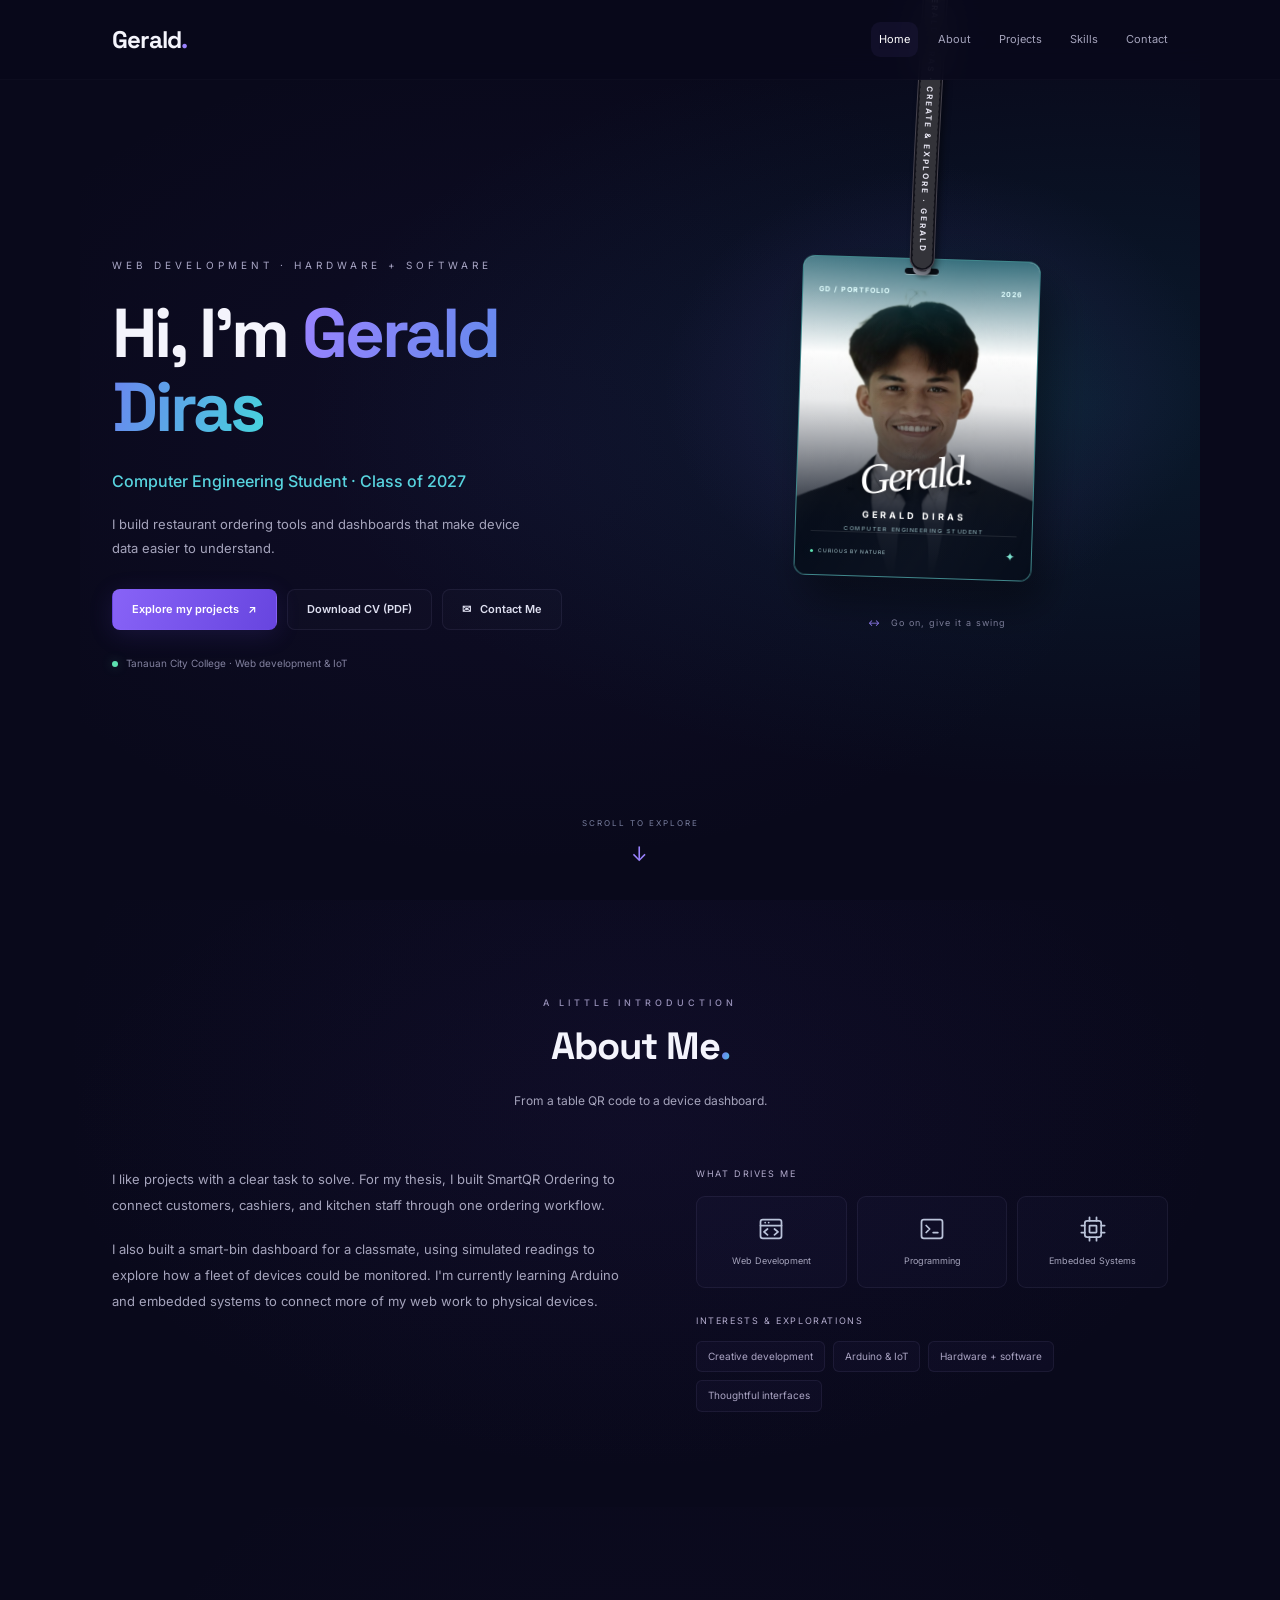
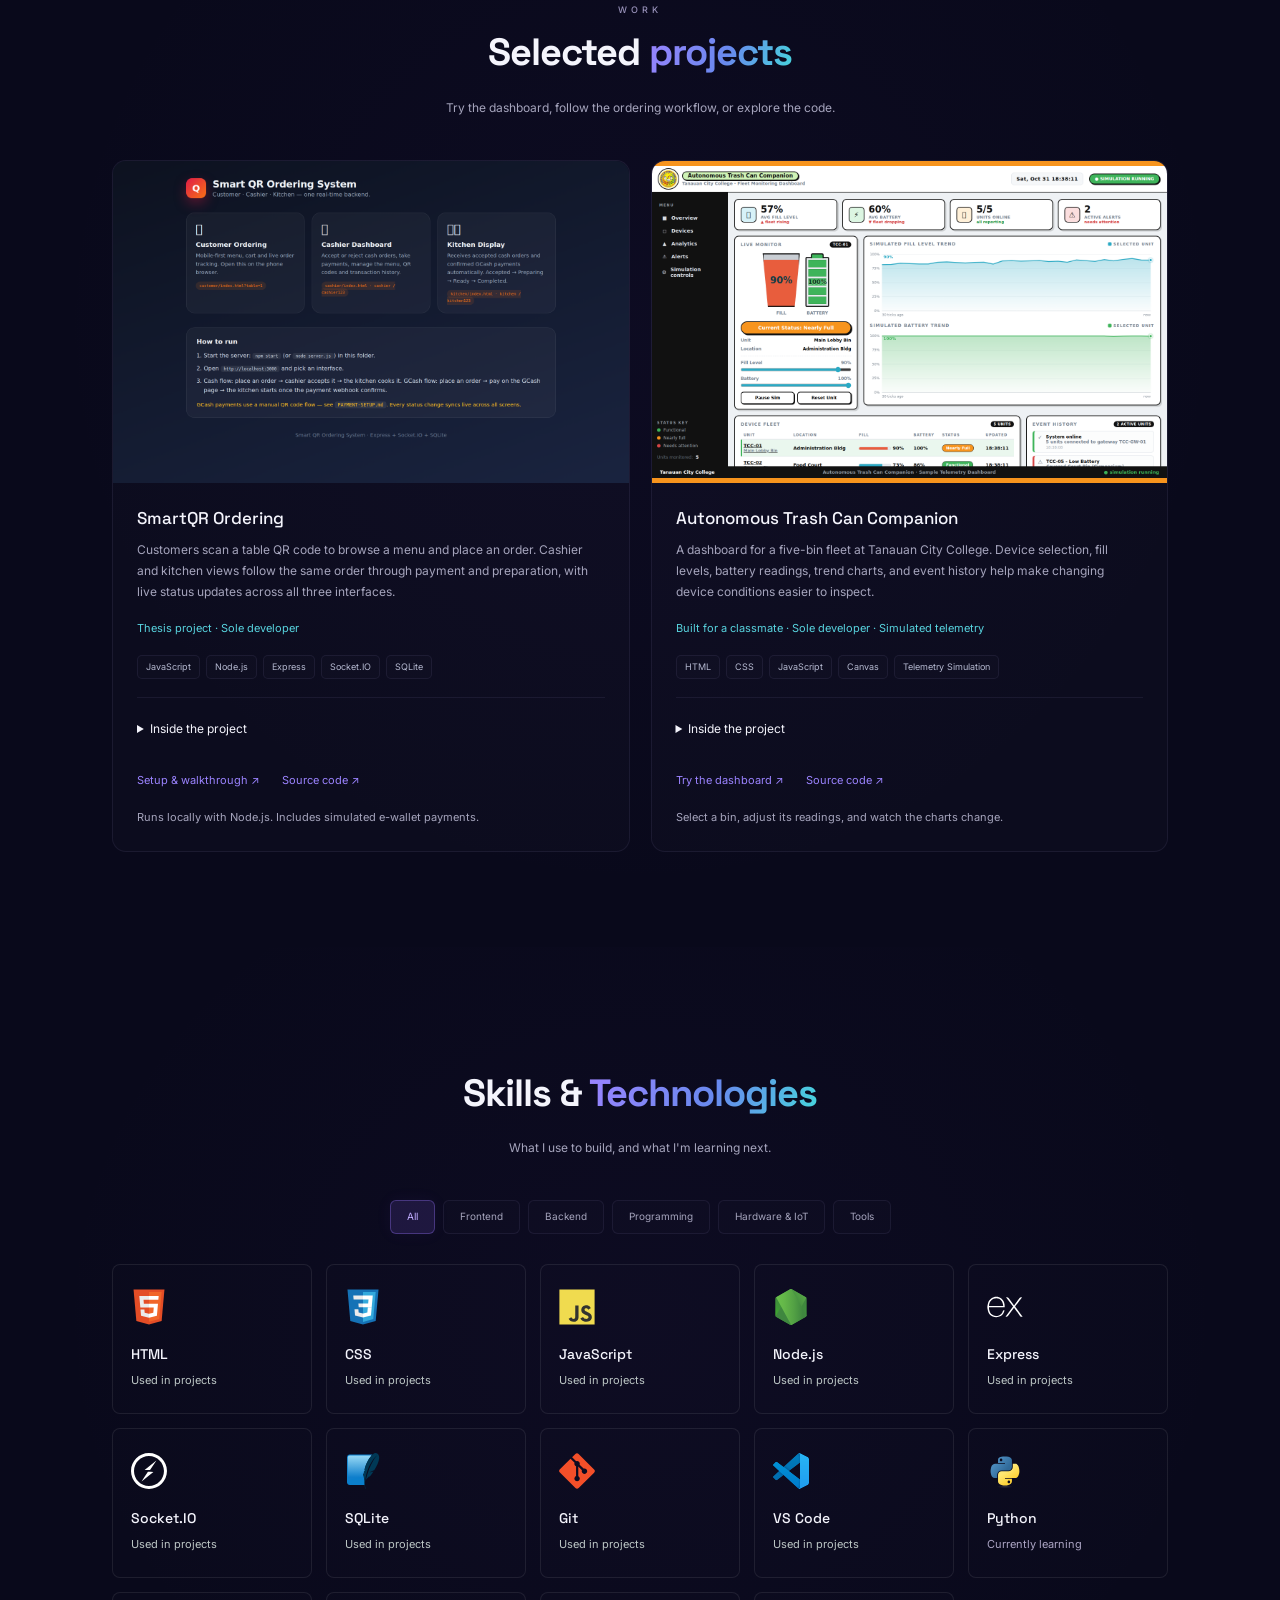
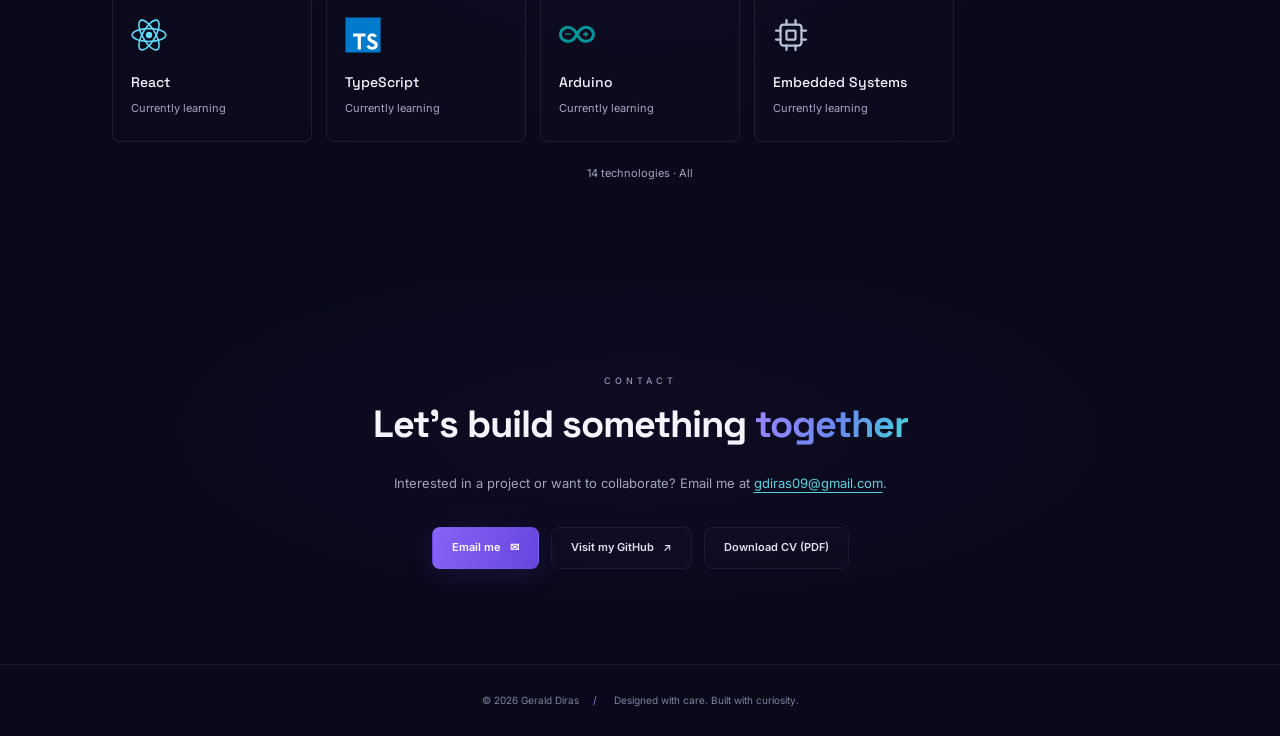
==== commit 019ac65c: "Replace About Me symbols with consistent line icons" ====
--- a/index.html
+++ b/index.html
@@ -88,9 +88,18 @@
           <div class="about-details reveal">
             <p class="detail-label">WHAT DRIVES ME</p>
             <div class="about-stats">
-              <div class="stat"><span class="stat-num">&lt;/&gt;</span><span class="stat-label">Web Development</span></div>
-              <div class="stat"><span class="stat-num">⌘</span><span class="stat-label">Programming</span></div>
-              <div class="stat"><span class="stat-num">⚡</span><span class="stat-label">Embedded Systems</span></div>
+              <div class="stat">
+                <svg class="about-icon" viewBox="0 0 24 24" aria-hidden="true" focusable="false"><rect x="3" y="4" width="18" height="16" rx="2"/><path d="M3 9h18M7 6.5h.01M10 6.5h.01M9 12l-3 2.5L9 17m6-5 3 2.5-3 2.5"/></svg>
+                <span class="stat-label">Web Development</span>
+              </div>
+              <div class="stat">
+                <svg class="about-icon" viewBox="0 0 24 24" aria-hidden="true" focusable="false"><rect x="3" y="4" width="18" height="16" rx="2"/><path d="m7 9 3 3-3 3m6 0h4"/></svg>
+                <span class="stat-label">Programming</span>
+              </div>
+              <div class="stat">
+                <svg class="about-icon" viewBox="0 0 24 24" aria-hidden="true" focusable="false"><rect x="5" y="5" width="14" height="14" rx="2"/><rect x="9" y="9" width="6" height="6" rx=".5"/><path d="M9 2v3m6-3v3M9 19v3m6-3v3M2 9h3m-3 6h3m14-6h3m-3 6h3"/></svg>
+                <span class="stat-label">Embedded Systems</span>
+              </div>
             </div>
             <p class="detail-label interests-label">INTERESTS &amp; EXPLORATIONS</p>
             <div class="interest-tags"><span>Creative development</span><span>Arduino &amp; IoT</span><span>Hardware + software</span><span>Thoughtful interfaces</span></div>
--- a/css/reference.css
+++ b/css/reference.css
@@ -70,6 +70,7 @@
 .detail-label { font-size: 9px; letter-spacing: 1.6px; color: #b3accd; }
 .about-stats { gap: 10px; margin-top: 14px; }
 .stat { padding: 18px 6px; background: #9380e307; border-radius: 9px; }
+.about-icon { display: block; width: 28px; height: 28px; margin: 0 auto; fill: none; stroke: #bac3d9; stroke-width: 1.5; stroke-linecap: round; stroke-linejoin: round; }
 .stat-label { font-size: 9px; }
 .interests-label { margin-top: 25px; }
 .interest-tags { display: flex; flex-wrap: wrap; gap: 8px; margin-top: 12px; }
